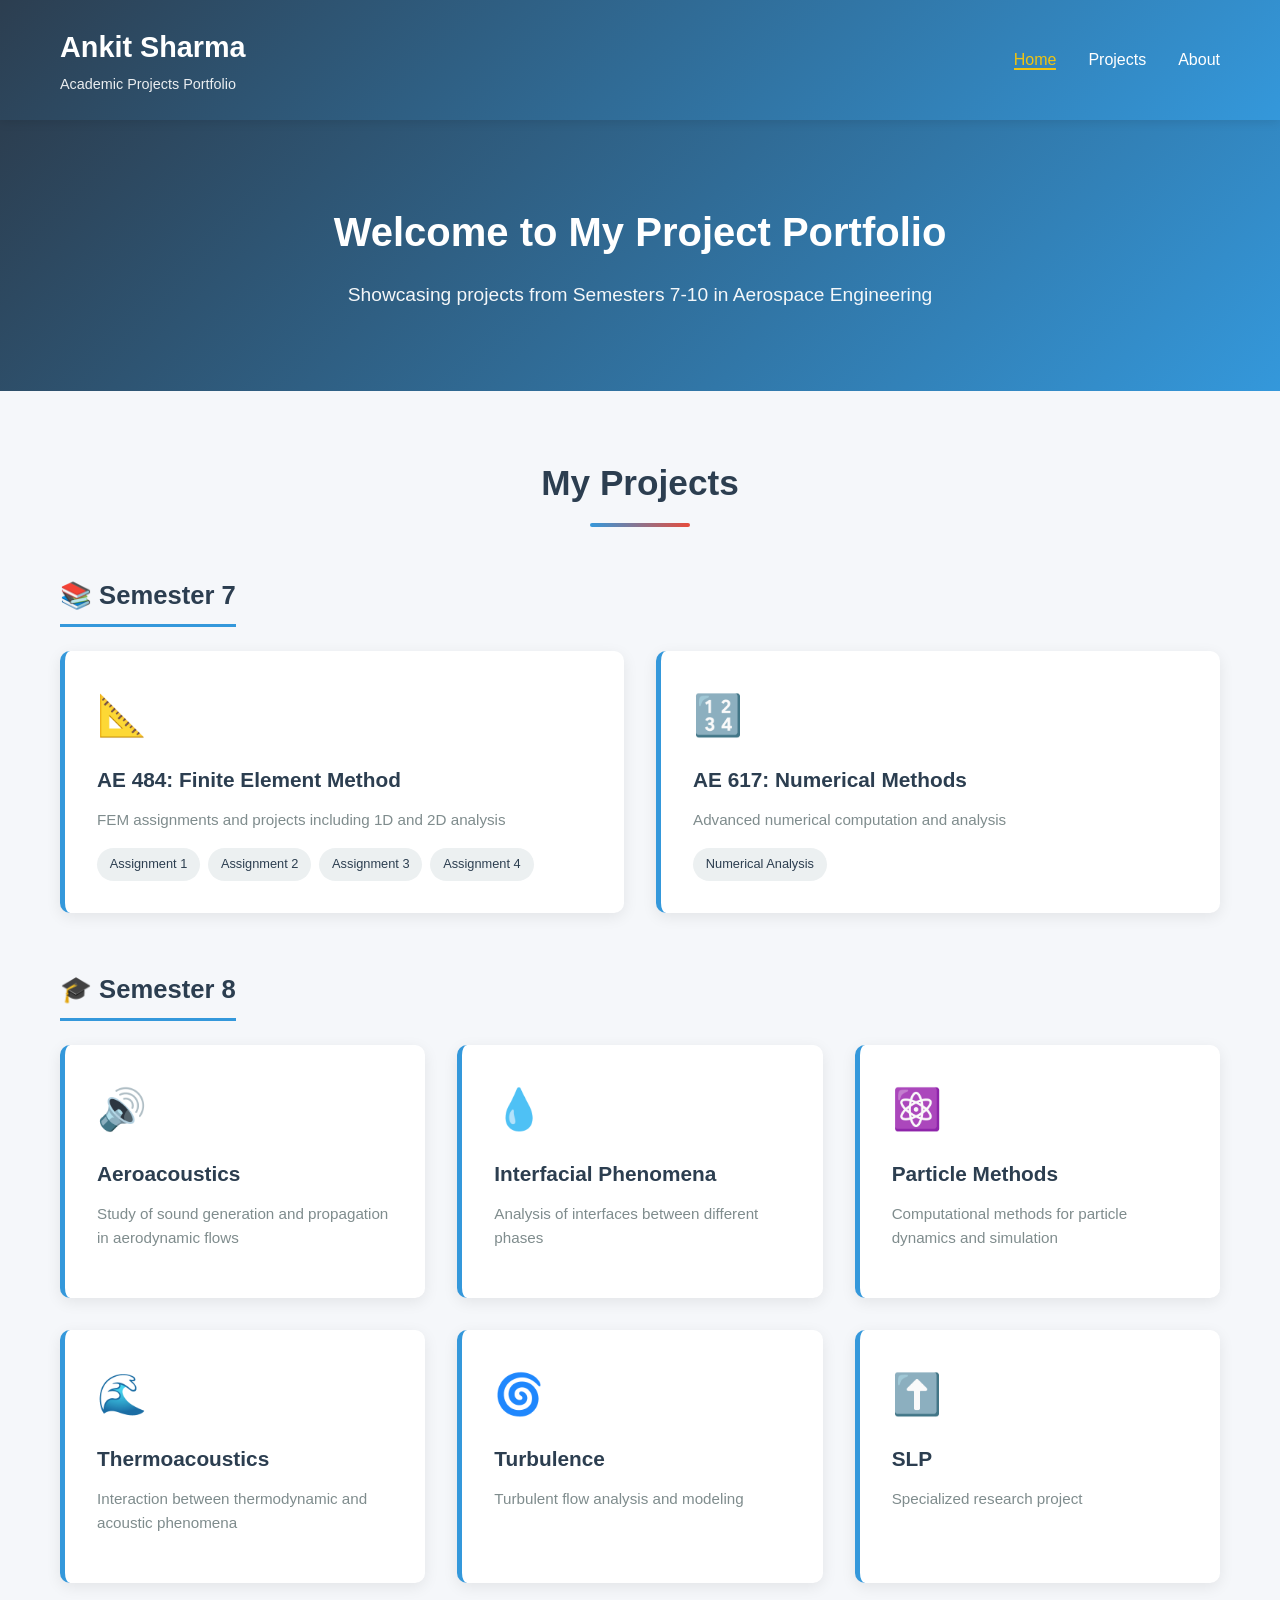
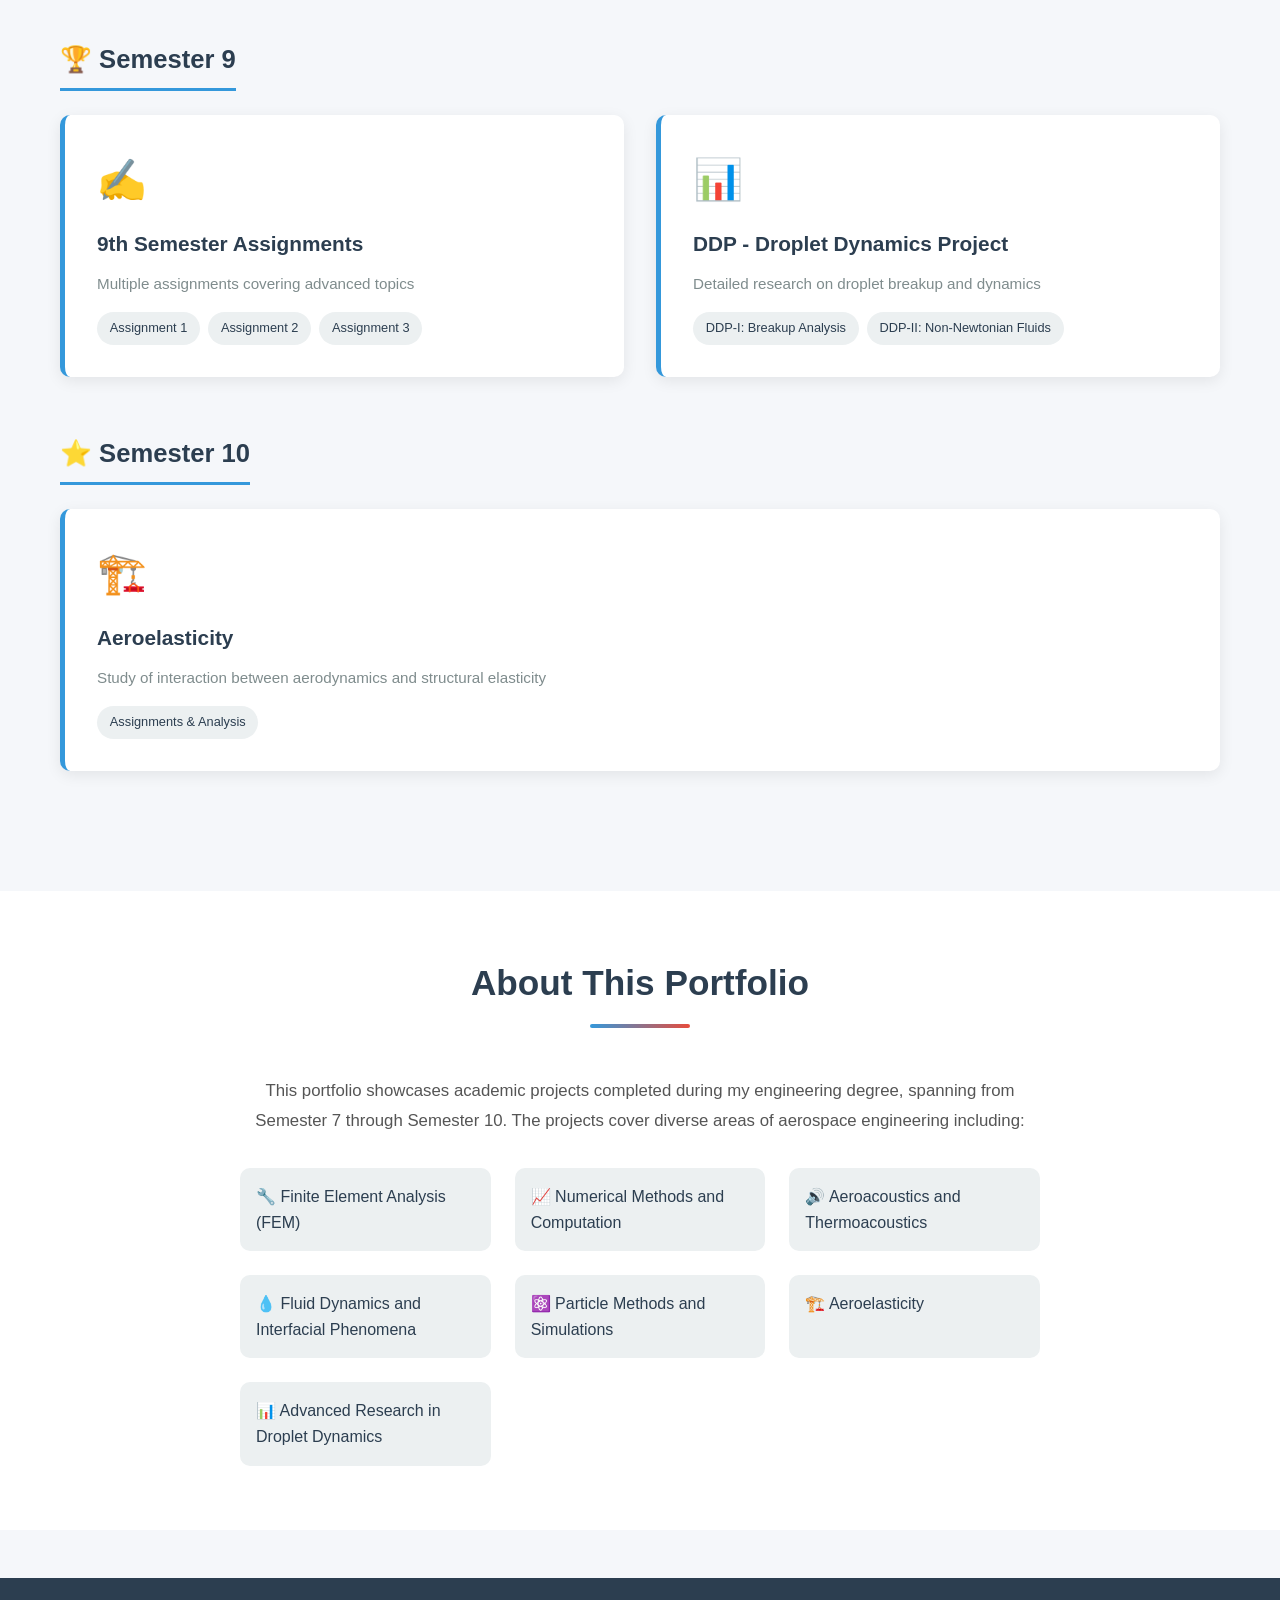
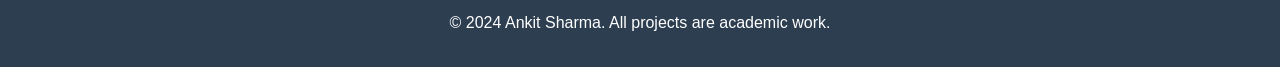
==== index.html @ 72b072f3 "Initial commit" ====
<!DOCTYPE html>
<html lang="en">
<head>
    <meta charset="UTF-8">
    <meta name="viewport" content="width=device-width, initial-scale=1.0">
    <title>Ankit Sharma - Academic Projects Portfolio</title>
    <link rel="stylesheet" href="styles.css">
</head>
<body>
    <!-- Navigation -->
    <nav class="navbar">
        <div class="container">
            <div class="logo">
                <h1>Ankit Sharma</h1>
                <p class="tagline">Academic Projects Portfolio</p>
            </div>
            <ul class="nav-links">
                <li><a href="#home">Home</a></li>
                <li><a href="#projects">Projects</a></li>
                <li><a href="#about">About</a></li>
            </ul>
        </div>
    </nav>

    <!-- Hero Section -->
    <section id="home" class="hero">
        <div class="container">
            <div class="hero-content">
                <h2>Welcome to My Project Portfolio</h2>
                <p>Showcasing projects from Semesters 7-10 in Aerospace Engineering</p>
            </div>
        </div>
    </section>

    <!-- Projects Section -->
    <section id="projects" class="projects">
        <div class="container">
            <h2 class="section-title">My Projects</h2>

            <!-- Semester 7 Projects -->
            <div class="semester-group">
                <h3 class="semester-title">📚 Semester 7</h3>
                <div class="projects-grid">
                    <div class="project-card">
                        <div class="project-icon">📐</div>
                        <h4>AE 484: Finite Element Method</h4>
                        <p class="project-description">FEM assignments and projects including 1D and 2D analysis</p>
                        <div class="project-items">
                            <span class="item">Assignment 1</span>
                            <span class="item">Assignment 2</span>
                            <span class="item">Assignment 3</span>
                            <span class="item">Assignment 4</span>
                        </div>
                    </div>

                    <div class="project-card">
                        <div class="project-icon">🔢</div>
                        <h4>AE 617: Numerical Methods</h4>
                        <p class="project-description">Advanced numerical computation and analysis</p>
                        <div class="project-items">
                            <span class="item">Numerical Analysis</span>
                        </div>
                    </div>
                </div>
            </div>

            <!-- Semester 8 Projects -->
            <div class="semester-group">
                <h3 class="semester-title">🎓 Semester 8</h3>
                <div class="projects-grid">
                    <div class="project-card">
                        <div class="project-icon">🔊</div>
                        <h4>Aeroacoustics</h4>
                        <p class="project-description">Study of sound generation and propagation in aerodynamic flows</p>
                    </div>

                    <div class="project-card">
                        <div class="project-icon">💧</div>
                        <h4>Interfacial Phenomena</h4>
                        <p class="project-description">Analysis of interfaces between different phases</p>
                    </div>

                    <div class="project-card">
                        <div class="project-icon">⚛️</div>
                        <h4>Particle Methods</h4>
                        <p class="project-description">Computational methods for particle dynamics and simulation</p>
                    </div>

                    <div class="project-card">
                        <div class="project-icon">🌊</div>
                        <h4>Thermoacoustics</h4>
                        <p class="project-description">Interaction between thermodynamic and acoustic phenomena</p>
                    </div>

                    <div class="project-card">
                        <div class="project-icon">🌀</div>
                        <h4>Turbulence</h4>
                        <p class="project-description">Turbulent flow analysis and modeling</p>
                    </div>

                    <div class="project-card">
                        <div class="project-icon">⬆️</div>
                        <h4>SLP</h4>
                        <p class="project-description">Specialized research project</p>
                    </div>
                </div>
            </div>

            <!-- Semester 9 Projects -->
            <div class="semester-group">
                <h3 class="semester-title">🏆 Semester 9</h3>
                <div class="projects-grid">
                    <div class="project-card">
                        <div class="project-icon">✍️</div>
                        <h4>9th Semester Assignments</h4>
                        <p class="project-description">Multiple assignments covering advanced topics</p>
                        <div class="project-items">
                            <span class="item">Assignment 1</span>
                            <span class="item">Assignment 2</span>
                            <span class="item">Assignment 3</span>
                        </div>
                    </div>

                    <div class="project-card">
                        <div class="project-icon">📊</div>
                        <h4>DDP - Droplet Dynamics Project</h4>
                        <p class="project-description">Detailed research on droplet breakup and dynamics</p>
                        <div class="project-items">
                            <span class="item">DDP-I: Breakup Analysis</span>
                            <span class="item">DDP-II: Non-Newtonian Fluids</span>
                        </div>
                    </div>
                </div>
            </div>

            <!-- Semester 10 Projects -->
            <div class="semester-group">
                <h3 class="semester-title">⭐ Semester 10</h3>
                <div class="projects-grid">
                    <div class="project-card">
                        <div class="project-icon">🏗️</div>
                        <h4>Aeroelasticity</h4>
                        <p class="project-description">Study of interaction between aerodynamics and structural elasticity</p>
                        <div class="project-items">
                            <span class="item">Assignments & Analysis</span>
                        </div>
                    </div>
                </div>
            </div>

        </div>
    </section>

    <!-- About Section -->
    <section id="about" class="about">
        <div class="container">
            <h2 class="section-title">About This Portfolio</h2>
            <div class="about-content">
                <p>This portfolio showcases academic projects completed during my engineering degree, spanning from Semester 7 through Semester 10. The projects cover diverse areas of aerospace engineering including:</p>
                <ul class="about-list">
                    <li>🔧 Finite Element Analysis (FEM)</li>
                    <li>📈 Numerical Methods and Computation</li>
                    <li>🔊 Aeroacoustics and Thermoacoustics</li>
                    <li>💧 Fluid Dynamics and Interfacial Phenomena</li>
                    <li>⚛️ Particle Methods and Simulations</li>
                    <li>🏗️ Aeroelasticity</li>
                    <li>📊 Advanced Research in Droplet Dynamics</li>
                </ul>
            </div>
        </div>
    </section>

    <!-- Footer -->
    <footer class="footer">
        <div class="container">
            <p>&copy; 2024 Ankit Sharma. All projects are academic work.</p>
        </div>
    </footer>

    <script src="script.js"></script>
</body>
</html>
---- styles.css ----
/* General Styles */
* {
    margin: 0;
    padding: 0;
    box-sizing: border-box;
}

:root {
    --primary-color: #2c3e50;
    --secondary-color: #3498db;
    --accent-color: #e74c3c;
    --light-bg: #ecf0f1;
    --text-color: #2c3e50;
    --card-bg: #ffffff;
    --border-radius: 10px;
    --transition: all 0.3s ease;
}

body {
    font-family: 'Segoe UI', Tahoma, Geneva, Verdana, sans-serif;
    line-height: 1.6;
    color: var(--text-color);
    background-color: #f5f7fa;
}

.container {
    max-width: 1200px;
    margin: 0 auto;
    padding: 0 20px;
}

/* Navigation Bar */
.navbar {
    background: linear-gradient(135deg, var(--primary-color), var(--secondary-color));
    color: white;
    padding: 1.5rem 0;
    box-shadow: 0 2px 10px rgba(0, 0, 0, 0.1);
    position: sticky;
    top: 0;
    z-index: 100;
}

.navbar .container {
    display: flex;
    justify-content: space-between;
    align-items: center;
}

.logo h1 {
    font-size: 1.8rem;
    font-weight: 700;
    margin-bottom: 0.2rem;
}

.tagline {
    font-size: 0.9rem;
    opacity: 0.9;
    font-weight: 300;
}

.nav-links {
    display: flex;
    list-style: none;
    gap: 2rem;
}

.nav-links a {
    color: white;
    text-decoration: none;
    font-weight: 500;
    transition: var(--transition);
}

.nav-links a:hover {
    color: var(--light-bg);
    transform: translateY(-2px);
}

/* Hero Section */
.hero {
    background: linear-gradient(135deg, var(--primary-color), var(--secondary-color));
    color: white;
    padding: 5rem 0;
    text-align: center;
}

.hero-content h2 {
    font-size: 2.5rem;
    margin-bottom: 1rem;
    animation: slideDown 0.6s ease-out;
}

.hero-content p {
    font-size: 1.2rem;
    opacity: 0.95;
    animation: slideUp 0.6s ease-out;
}

@keyframes slideDown {
    from {
        opacity: 0;
        transform: translateY(-30px);
    }
    to {
        opacity: 1;
        transform: translateY(0);
    }
}

@keyframes slideUp {
    from {
        opacity: 0;
        transform: translateY(30px);
    }
    to {
        opacity: 1;
        transform: translateY(0);
    }
}

/* Projects Section */
.projects {
    padding: 4rem 0;
    background-color: #f5f7fa;
}

.section-title {
    text-align: center;
    font-size: 2.2rem;
    margin-bottom: 3rem;
    color: var(--primary-color);
    position: relative;
    padding-bottom: 1rem;
}

.section-title::after {
    content: '';
    position: absolute;
    bottom: 0;
    left: 50%;
    transform: translateX(-50%);
    width: 100px;
    height: 4px;
    background: linear-gradient(90deg, var(--secondary-color), var(--accent-color));
    border-radius: 2px;
}

/* Semester Groups */
.semester-group {
    margin-bottom: 3.5rem;
}

.semester-title {
    font-size: 1.6rem;
    color: var(--primary-color);
    margin-bottom: 1.5rem;
    padding-bottom: 0.5rem;
    border-bottom: 3px solid var(--secondary-color);
    display: inline-block;
}

/* Projects Grid */
.projects-grid {
    display: grid;
    grid-template-columns: repeat(auto-fit, minmax(300px, 1fr));
    gap: 2rem;
    animation: fadeIn 0.8s ease-out;
}

@keyframes fadeIn {
    from {
        opacity: 0;
        transform: translateY(20px);
    }
    to {
        opacity: 1;
        transform: translateY(0);
    }
}

/* Project Cards */
.project-card {
    background: white;
    border-radius: var(--border-radius);
    padding: 2rem;
    box-shadow: 0 4px 15px rgba(0, 0, 0, 0.08);
    transition: var(--transition);
    border-left: 5px solid var(--secondary-color);
}

.project-card:hover {
    transform: translateY(-8px);
    box-shadow: 0 8px 25px rgba(0, 0, 0, 0.15);
    border-left-color: var(--accent-color);
}

.project-icon {
    font-size: 2.5rem;
    margin-bottom: 1rem;
}

.project-card h4 {
    font-size: 1.3rem;
    color: var(--primary-color);
    margin-bottom: 0.7rem;
}

.project-description {
    color: #7f8c8d;
    margin-bottom: 1rem;
    font-size: 0.95rem;
}

.project-items {
    display: flex;
    flex-wrap: wrap;
    gap: 0.5rem;
}

.item {
    display: inline-block;
    background-color: var(--light-bg);
    color: var(--primary-color);
    padding: 0.4rem 0.8rem;
    border-radius: 20px;
    font-size: 0.8rem;
    font-weight: 500;
}

/* About Section */
.about {
    background: white;
    padding: 4rem 0;
}

.about-content {
    text-align: center;
    max-width: 800px;
    margin: 0 auto;
}

.about-content p {
    font-size: 1.05rem;
    color: #555;
    margin-bottom: 2rem;
    line-height: 1.8;
}

.about-list {
    display: grid;
    grid-template-columns: repeat(auto-fit, minmax(250px, 1fr));
    gap: 1.5rem;
    text-align: left;
    list-style: none;
    margin-top: 2rem;
}

.about-list li {
    background: var(--light-bg);
    padding: 1rem;
    border-radius: var(--border-radius);
    font-size: 1rem;
    color: var(--primary-color);
    font-weight: 500;
}

/* Footer */
.footer {
    background: var(--primary-color);
    color: white;
    text-align: center;
    padding: 2rem 0;
    margin-top: 3rem;
}

/* Responsive Design */
@media (max-width: 768px) {
    .navbar .container {
        flex-direction: column;
        gap: 1rem;
    }

    .nav-links {
        flex-direction: column;
        gap: 0.5rem;
        text-align: center;
    }

    .hero-content h2 {
        font-size: 1.8rem;
    }

    .hero-content p {
        font-size: 1rem;
    }

    .section-title {
        font-size: 1.8rem;
    }

    .projects-grid {
        grid-template-columns: 1fr;
    }

    .about-list {
        grid-template-columns: 1fr;
    }
}

@media (max-width: 480px) {
    .logo h1 {
        font-size: 1.3rem;
    }

    .tagline {
        font-size: 0.8rem;
    }

    .hero-content h2 {
        font-size: 1.4rem;
    }

    .hero-content p {
        font-size: 0.9rem;
    }

    .project-card {
        padding: 1.5rem;
    }

    .project-icon {
        font-size: 2rem;
    }
}

/* Scrollbar Styling */
::-webkit-scrollbar {
    width: 10px;
}

::-webkit-scrollbar-track {
    background: var(--light-bg);
}

::-webkit-scrollbar-thumb {
    background: var(--secondary-color);
    border-radius: 5px;
}

::-webkit-scrollbar-thumb:hover {
    background: var(--accent-color);
}
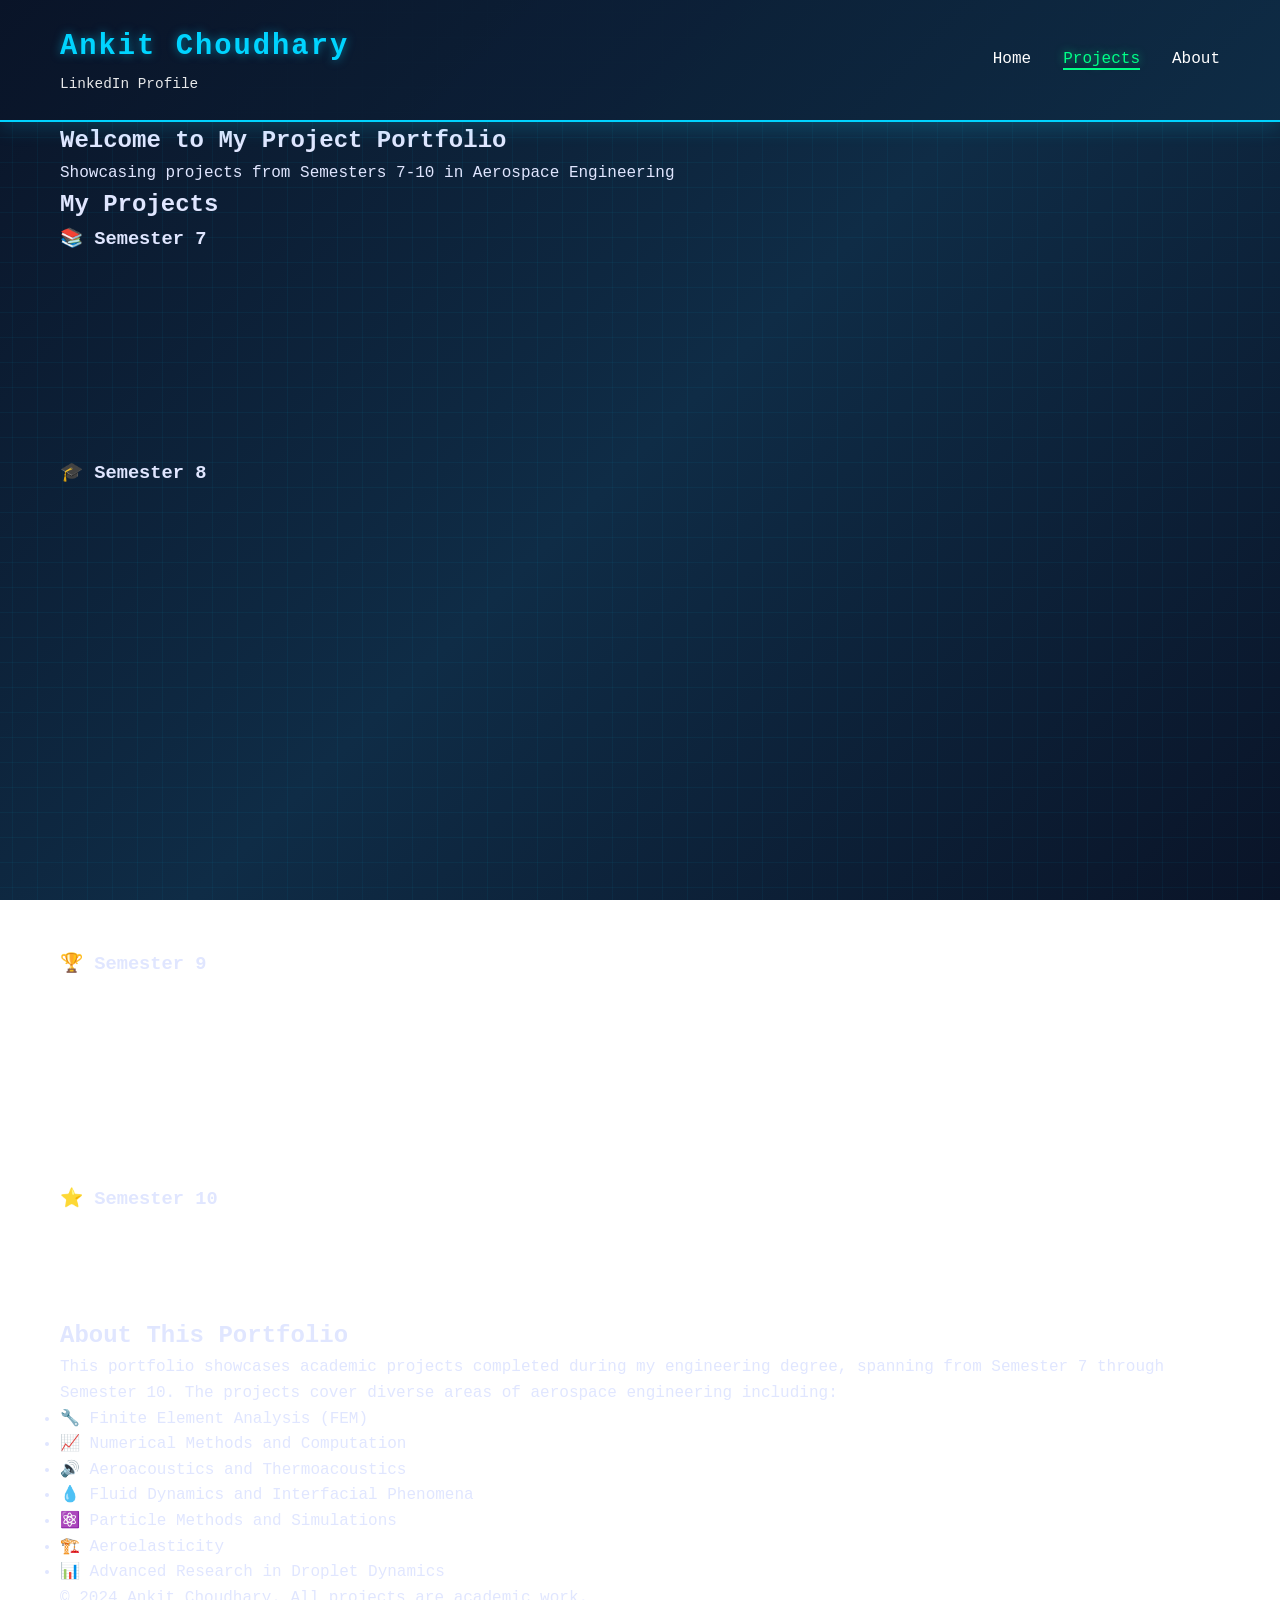
==== commit eb6d912a: "Add files via upload" ====
--- a/index.html
+++ b/index.html
@@ -3,7 +3,7 @@
 <head>
     <meta charset="UTF-8">
     <meta name="viewport" content="width=device-width, initial-scale=1.0">
-    <title>Ankit Sharma - Academic Projects Portfolio</title>
+    <title>Ankit Choudhary - Academic Projects Portfolio</title>
     <link rel="stylesheet" href="styles.css">
 </head>
 <body>
@@ -11,8 +11,8 @@
     <nav class="navbar">
         <div class="container">
             <div class="logo">
-                <h1>Ankit Sharma</h1>
-                <p class="tagline">Academic Projects Portfolio</p>
+                <h1>Ankit Choudhary</h1>
+                <p class="tagline"><a href="https://www.linkedin.com/in/ankit-choudhary-098094216/" target="_blank" class="linkedin-link">LinkedIn Profile</a></p>
             </div>
             <ul class="nav-links">
                 <li><a href="#home">Home</a></li>
@@ -173,7 +173,7 @@
     <!-- Footer -->
     <footer class="footer">
         <div class="container">
-            <p>&copy; 2024 Ankit Sharma. All projects are academic work.</p>
+            <p>&copy; 2024 Ankit Choudhary. All projects are academic work.</p>
         </div>
     </footer>
 
--- a/styles.css
+++ b/styles.css
@@ -6,35 +6,56 @@
 }
 
 :root {
-    --primary-color: #2c3e50;
-    --secondary-color: #3498db;
-    --accent-color: #e74c3c;
-    --light-bg: #ecf0f1;
-    --text-color: #2c3e50;
-    --card-bg: #ffffff;
-    --border-radius: 10px;
-    --transition: all 0.3s ease;
+    --primary-color: #0a1428;
+    --secondary-color: #00d4ff;
+    --accent-color: #00ff88;
+    --light-bg: #1a2332;
+    --text-color: #e0e6ff;
+    --card-bg: #0f1f33;
+    --border-radius: 8px;
+    --transition: all 0.3s cubic-bezier(0.4, 0, 0.2, 1);
+    --neon-glow: 0 0 15px rgba(0, 212, 255, 0.3);
 }
 
 body {
-    font-family: 'Segoe UI', Tahoma, Geneva, Verdana, sans-serif;
+    font-family: 'Courier New', 'Space Mono', monospace;
     line-height: 1.6;
     color: var(--text-color);
-    background-color: #f5f7fa;
+    background: linear-gradient(135deg, #0a1428 0%, #0f2c46 50%, #0a1428 100%);
+    background-attachment: fixed;
+    position: relative;
+}
+
+body::before {
+    content: '';
+    position: fixed;
+    top: 0;
+    left: 0;
+    width: 100%;
+    height: 100%;
+    background-image: 
+        linear-gradient(0deg, transparent 24%, rgba(0, 212, 255, 0.05) 25%, rgba(0, 212, 255, 0.05) 26%, transparent 27%, transparent 74%, rgba(0, 212, 255, 0.05) 75%, rgba(0, 212, 255, 0.05) 76%, transparent 77%, transparent),
+        linear-gradient(90deg, transparent 24%, rgba(0, 212, 255, 0.05) 25%, rgba(0, 212, 255, 0.05) 26%, transparent 27%, transparent 74%, rgba(0, 212, 255, 0.05) 75%, rgba(0, 212, 255, 0.05) 76%, transparent 77%, transparent);
+    background-size: 50px 50px;
+    pointer-events: none;
+    z-index: 1;
 }
 
 .container {
     max-width: 1200px;
     margin: 0 auto;
     padding: 0 20px;
+    position: relative;
+    z-index: 2;
 }
 
 /* Navigation Bar */
 .navbar {
-    background: linear-gradient(135deg, var(--primary-color), var(--secondary-color));
+    background: linear-gradient(135deg, rgba(10, 20, 40, 0.95), rgba(15, 44, 70, 0.95));
     color: white;
     padding: 1.5rem 0;
-    box-shadow: 0 2px 10px rgba(0, 0, 0, 0.1);
+    box-shadow: 0 4px 20px rgba(0, 212, 255, 0.2);
+    border-bottom: 2px solid var(--secondary-color);
     position: sticky;
     top: 0;
     z-index: 100;
@@ -50,12 +71,30 @@
     font-size: 1.8rem;
     font-weight: 700;
     margin-bottom: 0.2rem;
+    color: var(--secondary-color);
+    text-shadow: 0 0 10px rgba(0, 212, 255, 0.5);
+    letter-spacing: 2px;
 }
 
 .tagline {
     font-size: 0.9rem;
     opacity: 0.9;
     font-weight: 300;
+}
+
+.linkedin-link {
+    color: white;
+    text-decoration: none;
+    font-weight: 500;
+    transition: var(--transition);
+    border-bottom: 2px solid transparent;
+    cursor: pointer;
+}
+
+.linkedin-link:hover {
+    border-bottom-color: var(--secondary-color);
+    color: var(--secondary-color);
+    text-shadow: 0 0 10px rgba(0, 212, 255, 0.5);
 }
 
 .nav-links {
@@ -69,8 +108,9 @@
     text-decoration: none;
     font-weight: 500;
     transition: var(--transition);
-}
-
+}accent-color);
+    transform: translateY(-2px);
+    text-shadow: 0 0 8px rgba(0, 255, 136, 0.6
 .nav-links a:hover {
     color: var(--light-bg);
     transform: translateY(-2px);
@@ -78,16 +118,22 @@
 
 /* Hero Section */
 .hero {
-    background: linear-gradient(135deg, var(--primary-color), var(--secondary-color));
+    background: linear-gradient(135deg, rgba(10, 20, 40, 0.9), rgba(15, 44, 70, 0.9)), 
+                url('data:image/svg+xml,<svg xmlns="http://www.w3.org/2000/svg" viewBox="0 0 1200 600"><defs><style>.circuit{stroke:rgba(0,212,255,0.1);stroke-width:1;fill:none;}</style></defs><path class="circuit" d="M100,100 L200,100 L200,200 M500,50 L500,150 L600,150 M900,100 L1000,100 L1000,300"/><circle cx="200" cy="200" r="5" fill="rgba(0,255,136,0.3)"/><circle cx="500" cy="150" r="5" fill="rgba(0,212,255,0.3)"/></svg>');
     color: white;
     padding: 5rem 0;
     text-align: center;
+    border-bottom: 3px solid var(--secondary-color);
+    box-shadow: inset 0 0 30px rgba(0, 212, 255, 0.1);
 }
 
 .hero-content h2 {
     font-size: 2.5rem;
     margin-bottom: 1rem;
     animation: slideDown 0.6s ease-out;
+    color: var(--secondary-color);
+    text-shadow: 0 0 20px rgba(0, 212, 255, 0.5);
+    letter-spacing: 1px;
 }
 
 .hero-content p {
@@ -121,16 +167,18 @@
 /* Projects Section */
 .projects {
     padding: 4rem 0;
-    background-color: #f5f7fa;
+    background: transparent;
 }
 
 .section-title {
     text-align: center;
     font-size: 2.2rem;
     margin-bottom: 3rem;
-    color: var(--primary-color);
+    color: var(--secondary-color);
     position: relative;
     padding-bottom: 1rem;
+    text-shadow: 0 0 15px rgba(0, 212, 255, 0.4);
+    letter-spacing: 1px;
 }
 
 .section-title::after {
@@ -140,9 +188,10 @@
     left: 50%;
     transform: translateX(-50%);
     width: 100px;
-    height: 4px;
+    height: 3px;
     background: linear-gradient(90deg, var(--secondary-color), var(--accent-color));
     border-radius: 2px;
+    box-shadow: 0 0 15px rgba(0, 212, 255, 0.5);
 }
 
 /* Semester Groups */
@@ -152,11 +201,13 @@
 
 .semester-title {
     font-size: 1.6rem;
-    color: var(--primary-color);
+    color: var(--secondary-color);
     margin-bottom: 1.5rem;
     padding-bottom: 0.5rem;
-    border-bottom: 3px solid var(--secondary-color);
+    border-bottom: 2px solid var(--secondary-color);
     display: inline-block;
+    text-shadow: 0 0 10px rgba(0, 212, 255, 0.3);
+    letter-spacing: 1px;
 }
 
 /* Projects Grid */
@@ -180,18 +231,38 @@
 
 /* Project Cards */
 .project-card {
-    background: white;
+    background: linear-gradient(135deg, rgba(15, 31, 51, 0.8), rgba(10, 20, 40, 0.9));
     border-radius: var(--border-radius);
     padding: 2rem;
-    box-shadow: 0 4px 15px rgba(0, 0, 0, 0.08);
+    box-shadow: 0 8px 32px rgba(0, 212, 255, 0.15), inset 0 0 20px rgba(0, 212, 255, 0.05);
     transition: var(--transition);
+    border: 2px solid rgba(0, 212, 255, 0.2);
     border-left: 5px solid var(--secondary-color);
+    position: relative;
+    overflow: hidden;
+}
+
+.project-card::before {
+    content: '';
+    position: absolute;
+    top: 0;
+    left: 0;
+    right: 0;
+    bottom: 0;
+    background: linear-gradient(135deg, transparent, rgba(0, 255, 136, 0.1));
+    opacity: 0;
+    transition: opacity 0.3s ease;
 }
 
 .project-card:hover {
-    transform: translateY(-8px);
-    box-shadow: 0 8px 25px rgba(0, 0, 0, 0.15);
+    transform: translateY(-8px) translateX(-2px);
+    box-shadow: 0 12px 40px rgba(0, 212, 255, 0.3), inset 0 0 20px rgba(0, 255, 136, 0.1);
     border-left-color: var(--accent-color);
+    border-color: rgba(0, 212, 255, 0.4);
+}
+
+.project-card:hover::before {
+    opacity: 1;
 }
 
 .project-icon {
@@ -201,12 +272,13 @@
 
 .project-card h4 {
     font-size: 1.3rem;
-    color: var(--primary-color);
+    color: var(--secondary-color);
     margin-bottom: 0.7rem;
+    text-shadow: 0 0 10px rgba(0, 212, 255, 0.3);
 }
 
 .project-description {
-    color: #7f8c8d;
+    color: rgba(224, 230, 255, 0.8);
     margin-bottom: 1rem;
     font-size: 0.95rem;
 }
@@ -219,18 +291,20 @@
 
 .item {
     display: inline-block;
-    background-color: var(--light-bg);
-    color: var(--primary-color);
+    background: linear-gradient(135deg, rgba(0, 212, 255, 0.15), rgba(0, 255, 136, 0.1));
+    color: var(--secondary-color);
     padding: 0.4rem 0.8rem;
     border-radius: 20px;
     font-size: 0.8rem;
     font-weight: 500;
+    border: 1px solid rgba(0, 212, 255, 0.3);
 }
 
 /* About Section */
 .about {
-    background: white;
+    background: linear-gradient(135deg, rgba(15, 31, 51, 0.5), rgba(10, 20, 40, 0.7));
     padding: 4rem 0;
+    border-top: 2px solid var(--secondary-color);
 }
 
 .about-content {
@@ -241,7 +315,7 @@
 
 .about-content p {
     font-size: 1.05rem;
-    color: #555;
+    color: rgba(224, 230, 255, 0.9);
     margin-bottom: 2rem;
     line-height: 1.8;
 }
@@ -256,21 +330,32 @@
 }
 
 .about-list li {
-    background: var(--light-bg);
+    background: linear-gradient(135deg, rgba(0, 212, 255, 0.1), rgba(0, 255, 136, 0.05));
     padding: 1rem;
     border-radius: var(--border-radius);
     font-size: 1rem;
-    color: var(--primary-color);
+    color: var(--secondary-color);
     font-weight: 500;
+    border: 1px solid rgba(0, 212, 255, 0.2);
+    border-left: 4px solid var(--accent-color);
+    transition: var(--transition);
+}
+
+.about-list li:hover {
+    transform: translateX(5px);
+    box-shadow: inset 0 0 15px rgba(0, 212, 255, 0.1);
+    border-color: rgba(0, 255, 136, 0.3);
 }
 
 /* Footer */
 .footer {
-    background: var(--primary-color);
-    color: white;
+    background: linear-gradient(135deg, rgba(10, 20, 40, 0.95), rgba(15, 44, 70, 0.95));
+    color: var(--secondary-color);
     text-align: center;
     padding: 2rem 0;
     margin-top: 3rem;
+    border-top: 2px solid var(--secondary-color);
+    box-shadow: 0 -4px 20px rgba(0, 212, 255, 0.1);
 }
 
 /* Responsive Design */
@@ -339,14 +424,16 @@
 }
 
 ::-webkit-scrollbar-track {
-    background: var(--light-bg);
+    background: rgba(0, 212, 255, 0.05);
 }
 
 ::-webkit-scrollbar-thumb {
-    background: var(--secondary-color);
+    background: linear-gradient(180deg, var(--secondary-color), var(--accent-color));
     border-radius: 5px;
+    box-shadow: 0 0 10px rgba(0, 212, 255, 0.3);
 }
 
 ::-webkit-scrollbar-thumb:hover {
-    background: var(--accent-color);
-}
+    background: linear-gradient(180deg, var(--accent-color), var(--secondary-color));
+    box-shadow: 0 0 15px rgba(0, 255, 136, 0.5);
+}
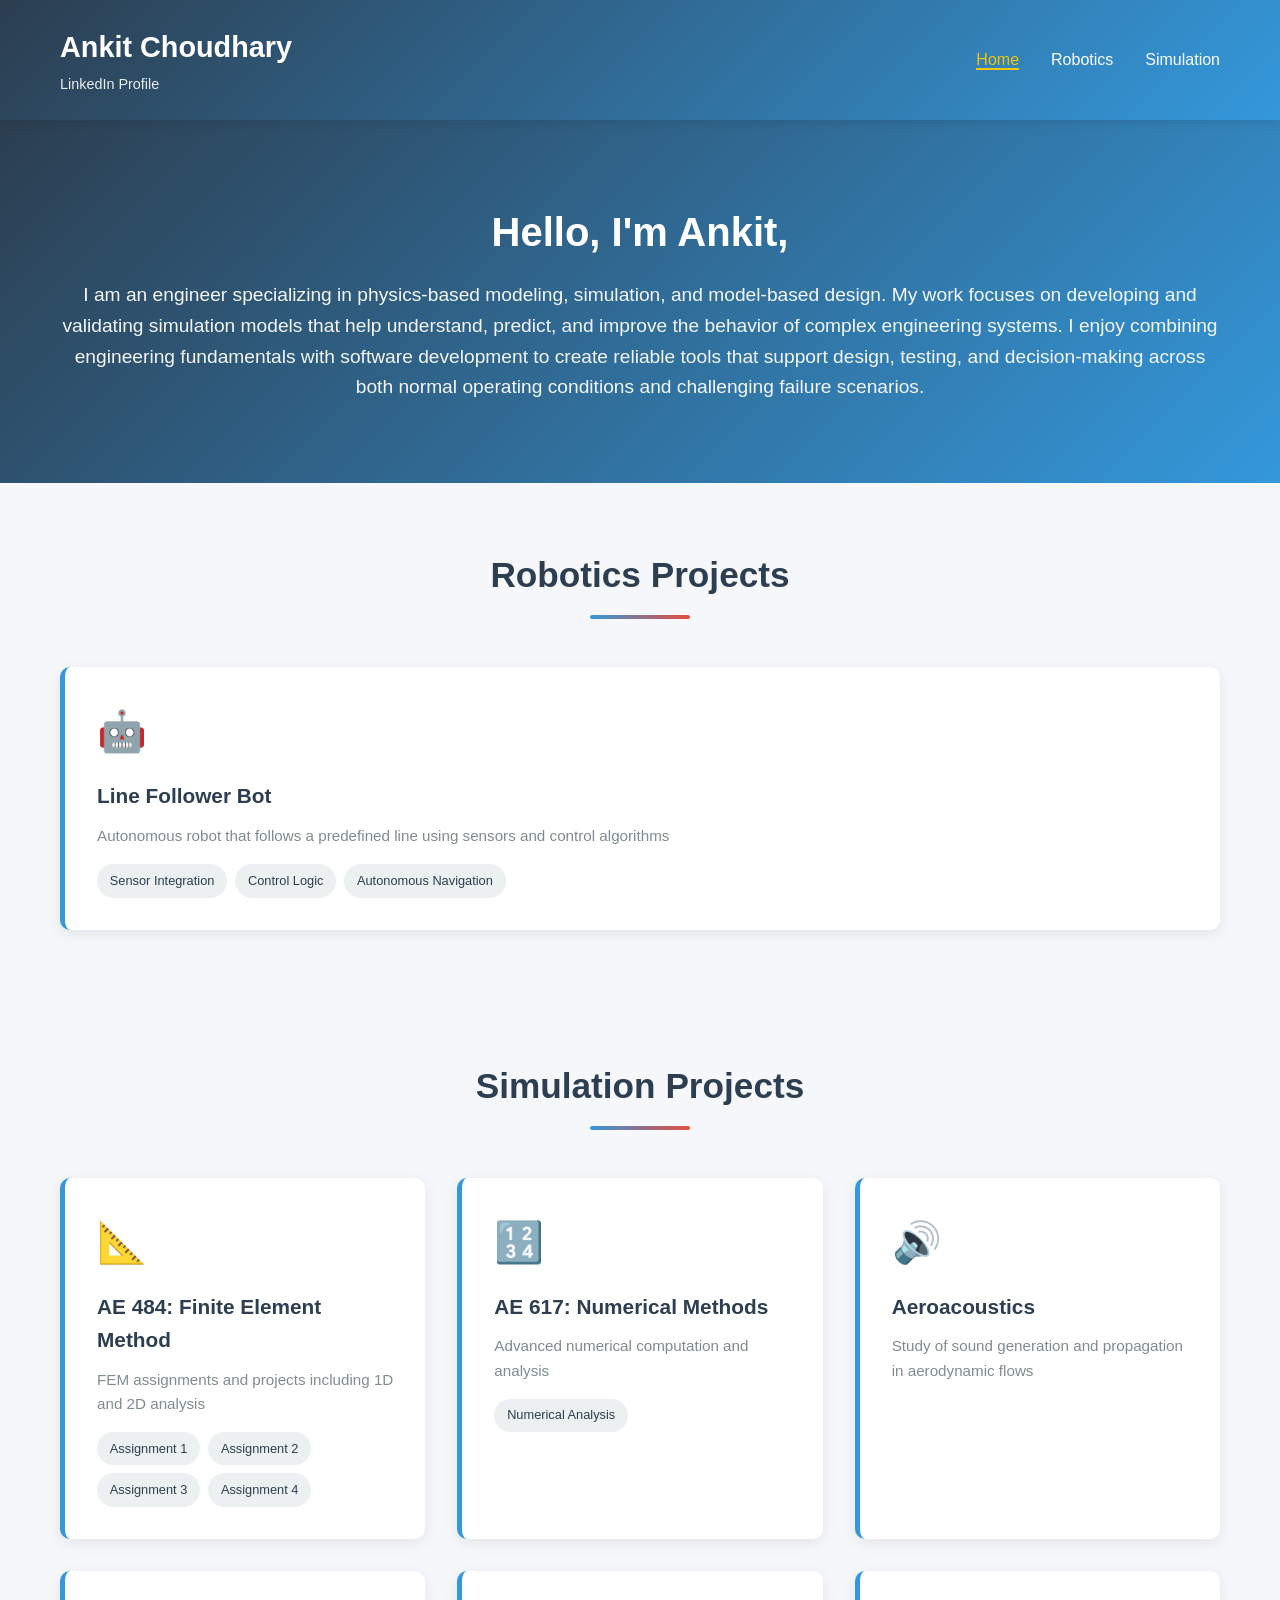
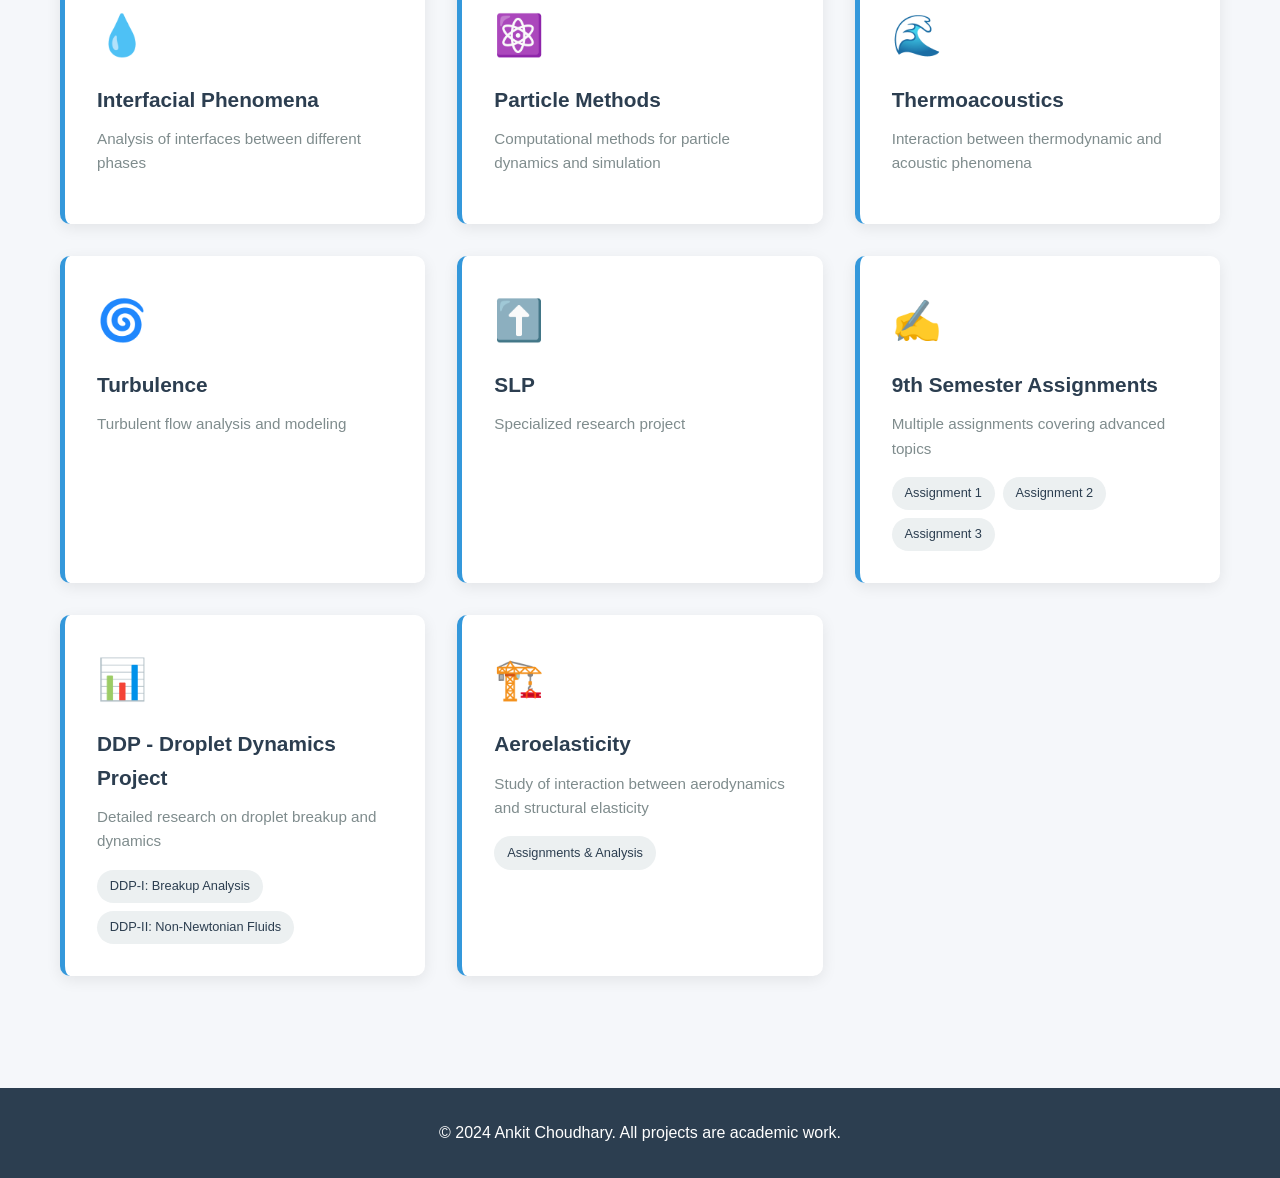
==== commit 482f7495: "Add files via upload" ====
--- a/index.html
+++ b/index.html
@@ -12,12 +12,12 @@
         <div class="container">
             <div class="logo">
                 <h1>Ankit Choudhary</h1>
-                <p class="tagline"><a href="https://www.linkedin.com/in/ankit-choudhary-098094216/" target="_blank" class="linkedin-link">LinkedIn Profile</a></p>
+                <p class="tagline"><a href="https://www.linkedin.com/in/ankit-choudhary-098094216/" target="_blank" rel="noopener noreferrer" class="linkedin-link">LinkedIn Profile</a></p>
             </div>
             <ul class="nav-links">
                 <li><a href="#home">Home</a></li>
-                <li><a href="#projects">Projects</a></li>
-                <li><a href="#about">About</a></li>
+                <li><a href="#robotics">Robotics</a></li>
+                <li><a href="#simulation">Simulation</a></li>
             </ul>
         </div>
     </nav>
@@ -26,146 +26,122 @@
     <section id="home" class="hero">
         <div class="container">
             <div class="hero-content">
-                <h2>Welcome to My Project Portfolio</h2>
-                <p>Showcasing projects from Semesters 7-10 in Aerospace Engineering</p>
+                <h2>Hello, I'm Ankit,</h2>
+                <p>I am an engineer specializing in physics-based modeling, simulation, and model-based design. My work focuses on developing and validating simulation models that help understand, predict, and improve the behavior of complex engineering systems. I enjoy combining engineering fundamentals with software development to create reliable tools that support design, testing, and decision-making across both normal operating conditions and challenging failure scenarios.</p>
             </div>
         </div>
     </section>
 
-    <!-- Projects Section -->
-    <section id="projects" class="projects">
+    <!-- Robotics Section -->
+    <section id="robotics" class="projects">
         <div class="container">
-            <h2 class="section-title">My Projects</h2>
-
-            <!-- Semester 7 Projects -->
-            <div class="semester-group">
-                <h3 class="semester-title">📚 Semester 7</h3>
-                <div class="projects-grid">
-                    <div class="project-card">
-                        <div class="project-icon">📐</div>
-                        <h4>AE 484: Finite Element Method</h4>
-                        <p class="project-description">FEM assignments and projects including 1D and 2D analysis</p>
-                        <div class="project-items">
-                            <span class="item">Assignment 1</span>
-                            <span class="item">Assignment 2</span>
-                            <span class="item">Assignment 3</span>
-                            <span class="item">Assignment 4</span>
-                        </div>
-                    </div>
-
-                    <div class="project-card">
-                        <div class="project-icon">🔢</div>
-                        <h4>AE 617: Numerical Methods</h4>
-                        <p class="project-description">Advanced numerical computation and analysis</p>
-                        <div class="project-items">
-                            <span class="item">Numerical Analysis</span>
-                        </div>
+            <h2 class="section-title">Robotics Projects</h2>
+            <div class="projects-grid">
+                <div class="project-card">
+                    <div class="project-icon">🤖</div>
+                    <h4>Line Follower Bot</h4>
+                    <p class="project-description">Autonomous robot that follows a predefined line using sensors and control algorithms</p>
+                    <div class="project-items">
+                        <span class="item">Sensor Integration</span>
+                        <span class="item">Control Logic</span>
+                        <span class="item">Autonomous Navigation</span>
                     </div>
                 </div>
             </div>
-
-            <!-- Semester 8 Projects -->
-            <div class="semester-group">
-                <h3 class="semester-title">🎓 Semester 8</h3>
-                <div class="projects-grid">
-                    <div class="project-card">
-                        <div class="project-icon">🔊</div>
-                        <h4>Aeroacoustics</h4>
-                        <p class="project-description">Study of sound generation and propagation in aerodynamic flows</p>
-                    </div>
-
-                    <div class="project-card">
-                        <div class="project-icon">💧</div>
-                        <h4>Interfacial Phenomena</h4>
-                        <p class="project-description">Analysis of interfaces between different phases</p>
-                    </div>
-
-                    <div class="project-card">
-                        <div class="project-icon">⚛️</div>
-                        <h4>Particle Methods</h4>
-                        <p class="project-description">Computational methods for particle dynamics and simulation</p>
-                    </div>
-
-                    <div class="project-card">
-                        <div class="project-icon">🌊</div>
-                        <h4>Thermoacoustics</h4>
-                        <p class="project-description">Interaction between thermodynamic and acoustic phenomena</p>
-                    </div>
-
-                    <div class="project-card">
-                        <div class="project-icon">🌀</div>
-                        <h4>Turbulence</h4>
-                        <p class="project-description">Turbulent flow analysis and modeling</p>
-                    </div>
-
-                    <div class="project-card">
-                        <div class="project-icon">⬆️</div>
-                        <h4>SLP</h4>
-                        <p class="project-description">Specialized research project</p>
-                    </div>
-                </div>
-            </div>
-
-            <!-- Semester 9 Projects -->
-            <div class="semester-group">
-                <h3 class="semester-title">🏆 Semester 9</h3>
-                <div class="projects-grid">
-                    <div class="project-card">
-                        <div class="project-icon">✍️</div>
-                        <h4>9th Semester Assignments</h4>
-                        <p class="project-description">Multiple assignments covering advanced topics</p>
-                        <div class="project-items">
-                            <span class="item">Assignment 1</span>
-                            <span class="item">Assignment 2</span>
-                            <span class="item">Assignment 3</span>
-                        </div>
-                    </div>
-
-                    <div class="project-card">
-                        <div class="project-icon">📊</div>
-                        <h4>DDP - Droplet Dynamics Project</h4>
-                        <p class="project-description">Detailed research on droplet breakup and dynamics</p>
-                        <div class="project-items">
-                            <span class="item">DDP-I: Breakup Analysis</span>
-                            <span class="item">DDP-II: Non-Newtonian Fluids</span>
-                        </div>
-                    </div>
-                </div>
-            </div>
-
-            <!-- Semester 10 Projects -->
-            <div class="semester-group">
-                <h3 class="semester-title">⭐ Semester 10</h3>
-                <div class="projects-grid">
-                    <div class="project-card">
-                        <div class="project-icon">🏗️</div>
-                        <h4>Aeroelasticity</h4>
-                        <p class="project-description">Study of interaction between aerodynamics and structural elasticity</p>
-                        <div class="project-items">
-                            <span class="item">Assignments & Analysis</span>
-                        </div>
-                    </div>
-                </div>
-            </div>
-
         </div>
     </section>
 
-    <!-- About Section -->
-    <section id="about" class="about">
+    <!-- Simulation Section -->
+    <section id="simulation" class="projects">
         <div class="container">
-            <h2 class="section-title">About This Portfolio</h2>
-            <div class="about-content">
-                <p>This portfolio showcases academic projects completed during my engineering degree, spanning from Semester 7 through Semester 10. The projects cover diverse areas of aerospace engineering including:</p>
-                <ul class="about-list">
-                    <li>🔧 Finite Element Analysis (FEM)</li>
-                    <li>📈 Numerical Methods and Computation</li>
-                    <li>🔊 Aeroacoustics and Thermoacoustics</li>
-                    <li>💧 Fluid Dynamics and Interfacial Phenomena</li>
-                    <li>⚛️ Particle Methods and Simulations</li>
-                    <li>🏗️ Aeroelasticity</li>
-                    <li>📊 Advanced Research in Droplet Dynamics</li>
-                </ul>
+            <h2 class="section-title">Simulation Projects</h2>
+            <div class="projects-grid">
+                <div class="project-card">
+                    <div class="project-icon">📐</div>
+                    <h4>AE 484: Finite Element Method</h4>
+                    <p class="project-description">FEM assignments and projects including 1D and 2D analysis</p>
+                    <div class="project-items">
+                        <span class="item">Assignment 1</span>
+                        <span class="item">Assignment 2</span>
+                        <span class="item">Assignment 3</span>
+                        <span class="item">Assignment 4</span>
+                    </div>
+                </div>
+
+                <div class="project-card">
+                    <div class="project-icon">🔢</div>
+                    <h4>AE 617: Numerical Methods</h4>
+                    <p class="project-description">Advanced numerical computation and analysis</p>
+                    <div class="project-items">
+                        <span class="item">Numerical Analysis</span>
+                    </div>
+                </div>
+
+                <div class="project-card">
+                    <div class="project-icon">🔊</div>
+                    <h4>Aeroacoustics</h4>
+                    <p class="project-description">Study of sound generation and propagation in aerodynamic flows</p>
+                </div>
+
+                <div class="project-card">
+                    <div class="project-icon">💧</div>
+                    <h4>Interfacial Phenomena</h4>
+                    <p class="project-description">Analysis of interfaces between different phases</p>
+                </div>
+
+                <div class="project-card">
+                    <div class="project-icon">⚛️</div>
+                    <h4>Particle Methods</h4>
+                    <p class="project-description">Computational methods for particle dynamics and simulation</p>
+                </div>
+
+                <div class="project-card">
+                    <div class="project-icon">🌊</div>
+                    <h4>Thermoacoustics</h4>
+                    <p class="project-description">Interaction between thermodynamic and acoustic phenomena</p>
+                </div>
+
+                <div class="project-card">
+                    <div class="project-icon">🌀</div>
+                    <h4>Turbulence</h4>
+                    <p class="project-description">Turbulent flow analysis and modeling</p>
+                </div>
+
+                <div class="project-card">
+                    <div class="project-icon">⬆️</div>
+                    <h4>SLP</h4>
+                    <p class="project-description">Specialized research project</p>
+                </div>
+
+                <div class="project-card">
+                    <div class="project-icon">✍️</div>
+                    <h4>9th Semester Assignments</h4>
+                    <p class="project-description">Multiple assignments covering advanced topics</p>
+                    <div class="project-items">
+                        <span class="item">Assignment 1</span>
+                        <span class="item">Assignment 2</span>
+                        <span class="item">Assignment 3</span>
+                    </div>
+                </div>
+
+                <div class="project-card">
+                    <div class="project-icon">📊</div>
+                    <h4>DDP - Droplet Dynamics Project</h4>
+                    <p class="project-description">Detailed research on droplet breakup and dynamics</p>
+                    <div class="project-items">
+                        <span class="item">DDP-I: Breakup Analysis</span>
+                        <span class="item">DDP-II: Non-Newtonian Fluids</span>
+                    </div>
+                </div>
+
+                <div class="project-card">
+                    <div class="project-icon">🏗️</div>
+                    <h4>Aeroelasticity</h4>
+                    <p class="project-description">Study of interaction between aerodynamics and structural elasticity</p>
+                    <div class="project-items">
+                        <span class="item">Assignments & Analysis</span>
+                    </div>
+                </div>
             </div>
         </div>
     </section>
--- a/styles.css
+++ b/styles.css
@@ -6,56 +6,53 @@
 }
 
 :root {
-    --primary-color: #0a1428;
-    --secondary-color: #00d4ff;
-    --accent-color: #00ff88;
-    --light-bg: #1a2332;
-    --text-color: #e0e6ff;
-    --card-bg: #0f1f33;
-    --border-radius: 8px;
-    --transition: all 0.3s cubic-bezier(0.4, 0, 0.2, 1);
-    --neon-glow: 0 0 15px rgba(0, 212, 255, 0.3);
+    --primary-color: #2c3e50;
+    --secondary-color: #3498db;
+    --accent-color: #e74c3c;
+    --light-bg: #ecf0f1;
+    --text-color: #2c3e50;
+    --card-bg: #ffffff;
+    --border-radius: 10px;
+    --transition: all 0.3s ease;
 }
 
 body {
-    font-family: 'Courier New', 'Space Mono', monospace;
+    font-family: 'Segoe UI', Tahoma, Geneva, Verdana, sans-serif;
     line-height: 1.6;
     color: var(--text-color);
-    background: linear-gradient(135deg, #0a1428 0%, #0f2c46 50%, #0a1428 100%);
-    background-attachment: fixed;
-    position: relative;
-}
-
-body::before {
-    content: '';
-    position: fixed;
-    top: 0;
-    left: 0;
-    width: 100%;
-    height: 100%;
-    background-image: 
-        linear-gradient(0deg, transparent 24%, rgba(0, 212, 255, 0.05) 25%, rgba(0, 212, 255, 0.05) 26%, transparent 27%, transparent 74%, rgba(0, 212, 255, 0.05) 75%, rgba(0, 212, 255, 0.05) 76%, transparent 77%, transparent),
-        linear-gradient(90deg, transparent 24%, rgba(0, 212, 255, 0.05) 25%, rgba(0, 212, 255, 0.05) 26%, transparent 27%, transparent 74%, rgba(0, 212, 255, 0.05) 75%, rgba(0, 212, 255, 0.05) 76%, transparent 77%, transparent);
-    background-size: 50px 50px;
-    pointer-events: none;
-    z-index: 1;
+    background-color: #f5f7fa;
 }
 
 .container {
     max-width: 1200px;
     margin: 0 auto;
     padding: 0 20px;
-    position: relative;
-    z-index: 2;
+}
+
+/* Sections with scroll margin to account for sticky navbar */
+section {
+    scroll-margin-top: 100px;
+}
+
+body {
+    font-family: 'Segoe UI', Tahoma, Geneva, Verdana, sans-serif;
+    line-height: 1.6;
+    color: var(--text-color);
+    background-color: #f5f7fa;
+}
+
+.container {
+    max-width: 1200px;
+    margin: 0 auto;
+    padding: 0 20px;
 }
 
 /* Navigation Bar */
 .navbar {
-    background: linear-gradient(135deg, rgba(10, 20, 40, 0.95), rgba(15, 44, 70, 0.95));
+    background: linear-gradient(135deg, var(--primary-color), var(--secondary-color));
     color: white;
     padding: 1.5rem 0;
-    box-shadow: 0 4px 20px rgba(0, 212, 255, 0.2);
-    border-bottom: 2px solid var(--secondary-color);
+    box-shadow: 0 2px 10px rgba(0, 0, 0, 0.1);
     position: sticky;
     top: 0;
     z-index: 100;
@@ -71,9 +68,6 @@
     font-size: 1.8rem;
     font-weight: 700;
     margin-bottom: 0.2rem;
-    color: var(--secondary-color);
-    text-shadow: 0 0 10px rgba(0, 212, 255, 0.5);
-    letter-spacing: 2px;
 }
 
 .tagline {
@@ -88,13 +82,11 @@
     font-weight: 500;
     transition: var(--transition);
     border-bottom: 2px solid transparent;
-    cursor: pointer;
 }
 
 .linkedin-link:hover {
-    border-bottom-color: var(--secondary-color);
-    color: var(--secondary-color);
-    text-shadow: 0 0 10px rgba(0, 212, 255, 0.5);
+    border-bottom-color: white;
+    opacity: 0.8;
 }
 
 .nav-links {
@@ -108,9 +100,8 @@
     text-decoration: none;
     font-weight: 500;
     transition: var(--transition);
-}accent-color);
-    transform: translateY(-2px);
-    text-shadow: 0 0 8px rgba(0, 255, 136, 0.6
+}
+
 .nav-links a:hover {
     color: var(--light-bg);
     transform: translateY(-2px);
@@ -118,22 +109,16 @@
 
 /* Hero Section */
 .hero {
-    background: linear-gradient(135deg, rgba(10, 20, 40, 0.9), rgba(15, 44, 70, 0.9)), 
-                url('data:image/svg+xml,<svg xmlns="http://www.w3.org/2000/svg" viewBox="0 0 1200 600"><defs><style>.circuit{stroke:rgba(0,212,255,0.1);stroke-width:1;fill:none;}</style></defs><path class="circuit" d="M100,100 L200,100 L200,200 M500,50 L500,150 L600,150 M900,100 L1000,100 L1000,300"/><circle cx="200" cy="200" r="5" fill="rgba(0,255,136,0.3)"/><circle cx="500" cy="150" r="5" fill="rgba(0,212,255,0.3)"/></svg>');
+    background: linear-gradient(135deg, var(--primary-color), var(--secondary-color));
     color: white;
     padding: 5rem 0;
     text-align: center;
-    border-bottom: 3px solid var(--secondary-color);
-    box-shadow: inset 0 0 30px rgba(0, 212, 255, 0.1);
 }
 
 .hero-content h2 {
     font-size: 2.5rem;
     margin-bottom: 1rem;
     animation: slideDown 0.6s ease-out;
-    color: var(--secondary-color);
-    text-shadow: 0 0 20px rgba(0, 212, 255, 0.5);
-    letter-spacing: 1px;
 }
 
 .hero-content p {
@@ -167,18 +152,16 @@
 /* Projects Section */
 .projects {
     padding: 4rem 0;
-    background: transparent;
+    background-color: #f5f7fa;
 }
 
 .section-title {
     text-align: center;
     font-size: 2.2rem;
     margin-bottom: 3rem;
-    color: var(--secondary-color);
+    color: var(--primary-color);
     position: relative;
     padding-bottom: 1rem;
-    text-shadow: 0 0 15px rgba(0, 212, 255, 0.4);
-    letter-spacing: 1px;
 }
 
 .section-title::after {
@@ -188,10 +171,9 @@
     left: 50%;
     transform: translateX(-50%);
     width: 100px;
-    height: 3px;
+    height: 4px;
     background: linear-gradient(90deg, var(--secondary-color), var(--accent-color));
     border-radius: 2px;
-    box-shadow: 0 0 15px rgba(0, 212, 255, 0.5);
 }
 
 /* Semester Groups */
@@ -201,13 +183,11 @@
 
 .semester-title {
     font-size: 1.6rem;
-    color: var(--secondary-color);
+    color: var(--primary-color);
     margin-bottom: 1.5rem;
     padding-bottom: 0.5rem;
-    border-bottom: 2px solid var(--secondary-color);
+    border-bottom: 3px solid var(--secondary-color);
     display: inline-block;
-    text-shadow: 0 0 10px rgba(0, 212, 255, 0.3);
-    letter-spacing: 1px;
 }
 
 /* Projects Grid */
@@ -231,38 +211,18 @@
 
 /* Project Cards */
 .project-card {
-    background: linear-gradient(135deg, rgba(15, 31, 51, 0.8), rgba(10, 20, 40, 0.9));
+    background: white;
     border-radius: var(--border-radius);
     padding: 2rem;
-    box-shadow: 0 8px 32px rgba(0, 212, 255, 0.15), inset 0 0 20px rgba(0, 212, 255, 0.05);
+    box-shadow: 0 4px 15px rgba(0, 0, 0, 0.08);
     transition: var(--transition);
-    border: 2px solid rgba(0, 212, 255, 0.2);
     border-left: 5px solid var(--secondary-color);
-    position: relative;
-    overflow: hidden;
-}
-
-.project-card::before {
-    content: '';
-    position: absolute;
-    top: 0;
-    left: 0;
-    right: 0;
-    bottom: 0;
-    background: linear-gradient(135deg, transparent, rgba(0, 255, 136, 0.1));
-    opacity: 0;
-    transition: opacity 0.3s ease;
 }
 
 .project-card:hover {
-    transform: translateY(-8px) translateX(-2px);
-    box-shadow: 0 12px 40px rgba(0, 212, 255, 0.3), inset 0 0 20px rgba(0, 255, 136, 0.1);
+    transform: translateY(-8px);
+    box-shadow: 0 8px 25px rgba(0, 0, 0, 0.15);
     border-left-color: var(--accent-color);
-    border-color: rgba(0, 212, 255, 0.4);
-}
-
-.project-card:hover::before {
-    opacity: 1;
 }
 
 .project-icon {
@@ -272,13 +232,12 @@
 
 .project-card h4 {
     font-size: 1.3rem;
-    color: var(--secondary-color);
+    color: var(--primary-color);
     margin-bottom: 0.7rem;
-    text-shadow: 0 0 10px rgba(0, 212, 255, 0.3);
 }
 
 .project-description {
-    color: rgba(224, 230, 255, 0.8);
+    color: #7f8c8d;
     margin-bottom: 1rem;
     font-size: 0.95rem;
 }
@@ -291,20 +250,18 @@
 
 .item {
     display: inline-block;
-    background: linear-gradient(135deg, rgba(0, 212, 255, 0.15), rgba(0, 255, 136, 0.1));
-    color: var(--secondary-color);
+    background-color: var(--light-bg);
+    color: var(--primary-color);
     padding: 0.4rem 0.8rem;
     border-radius: 20px;
     font-size: 0.8rem;
     font-weight: 500;
-    border: 1px solid rgba(0, 212, 255, 0.3);
 }
 
 /* About Section */
 .about {
-    background: linear-gradient(135deg, rgba(15, 31, 51, 0.5), rgba(10, 20, 40, 0.7));
+    background: white;
     padding: 4rem 0;
-    border-top: 2px solid var(--secondary-color);
 }
 
 .about-content {
@@ -315,7 +272,7 @@
 
 .about-content p {
     font-size: 1.05rem;
-    color: rgba(224, 230, 255, 0.9);
+    color: #555;
     margin-bottom: 2rem;
     line-height: 1.8;
 }
@@ -330,32 +287,21 @@
 }
 
 .about-list li {
-    background: linear-gradient(135deg, rgba(0, 212, 255, 0.1), rgba(0, 255, 136, 0.05));
+    background: var(--light-bg);
     padding: 1rem;
     border-radius: var(--border-radius);
     font-size: 1rem;
-    color: var(--secondary-color);
+    color: var(--primary-color);
     font-weight: 500;
-    border: 1px solid rgba(0, 212, 255, 0.2);
-    border-left: 4px solid var(--accent-color);
-    transition: var(--transition);
-}
-
-.about-list li:hover {
-    transform: translateX(5px);
-    box-shadow: inset 0 0 15px rgba(0, 212, 255, 0.1);
-    border-color: rgba(0, 255, 136, 0.3);
 }
 
 /* Footer */
 .footer {
-    background: linear-gradient(135deg, rgba(10, 20, 40, 0.95), rgba(15, 44, 70, 0.95));
-    color: var(--secondary-color);
+    background: var(--primary-color);
+    color: white;
     text-align: center;
     padding: 2rem 0;
     margin-top: 3rem;
-    border-top: 2px solid var(--secondary-color);
-    box-shadow: 0 -4px 20px rgba(0, 212, 255, 0.1);
 }
 
 /* Responsive Design */
@@ -424,16 +370,14 @@
 }
 
 ::-webkit-scrollbar-track {
-    background: rgba(0, 212, 255, 0.05);
+    background: var(--light-bg);
 }
 
 ::-webkit-scrollbar-thumb {
-    background: linear-gradient(180deg, var(--secondary-color), var(--accent-color));
+    background: var(--secondary-color);
     border-radius: 5px;
-    box-shadow: 0 0 10px rgba(0, 212, 255, 0.3);
 }
 
 ::-webkit-scrollbar-thumb:hover {
-    background: linear-gradient(180deg, var(--accent-color), var(--secondary-color));
-    box-shadow: 0 0 15px rgba(0, 255, 136, 0.5);
-}
+    background: var(--accent-color);
+}
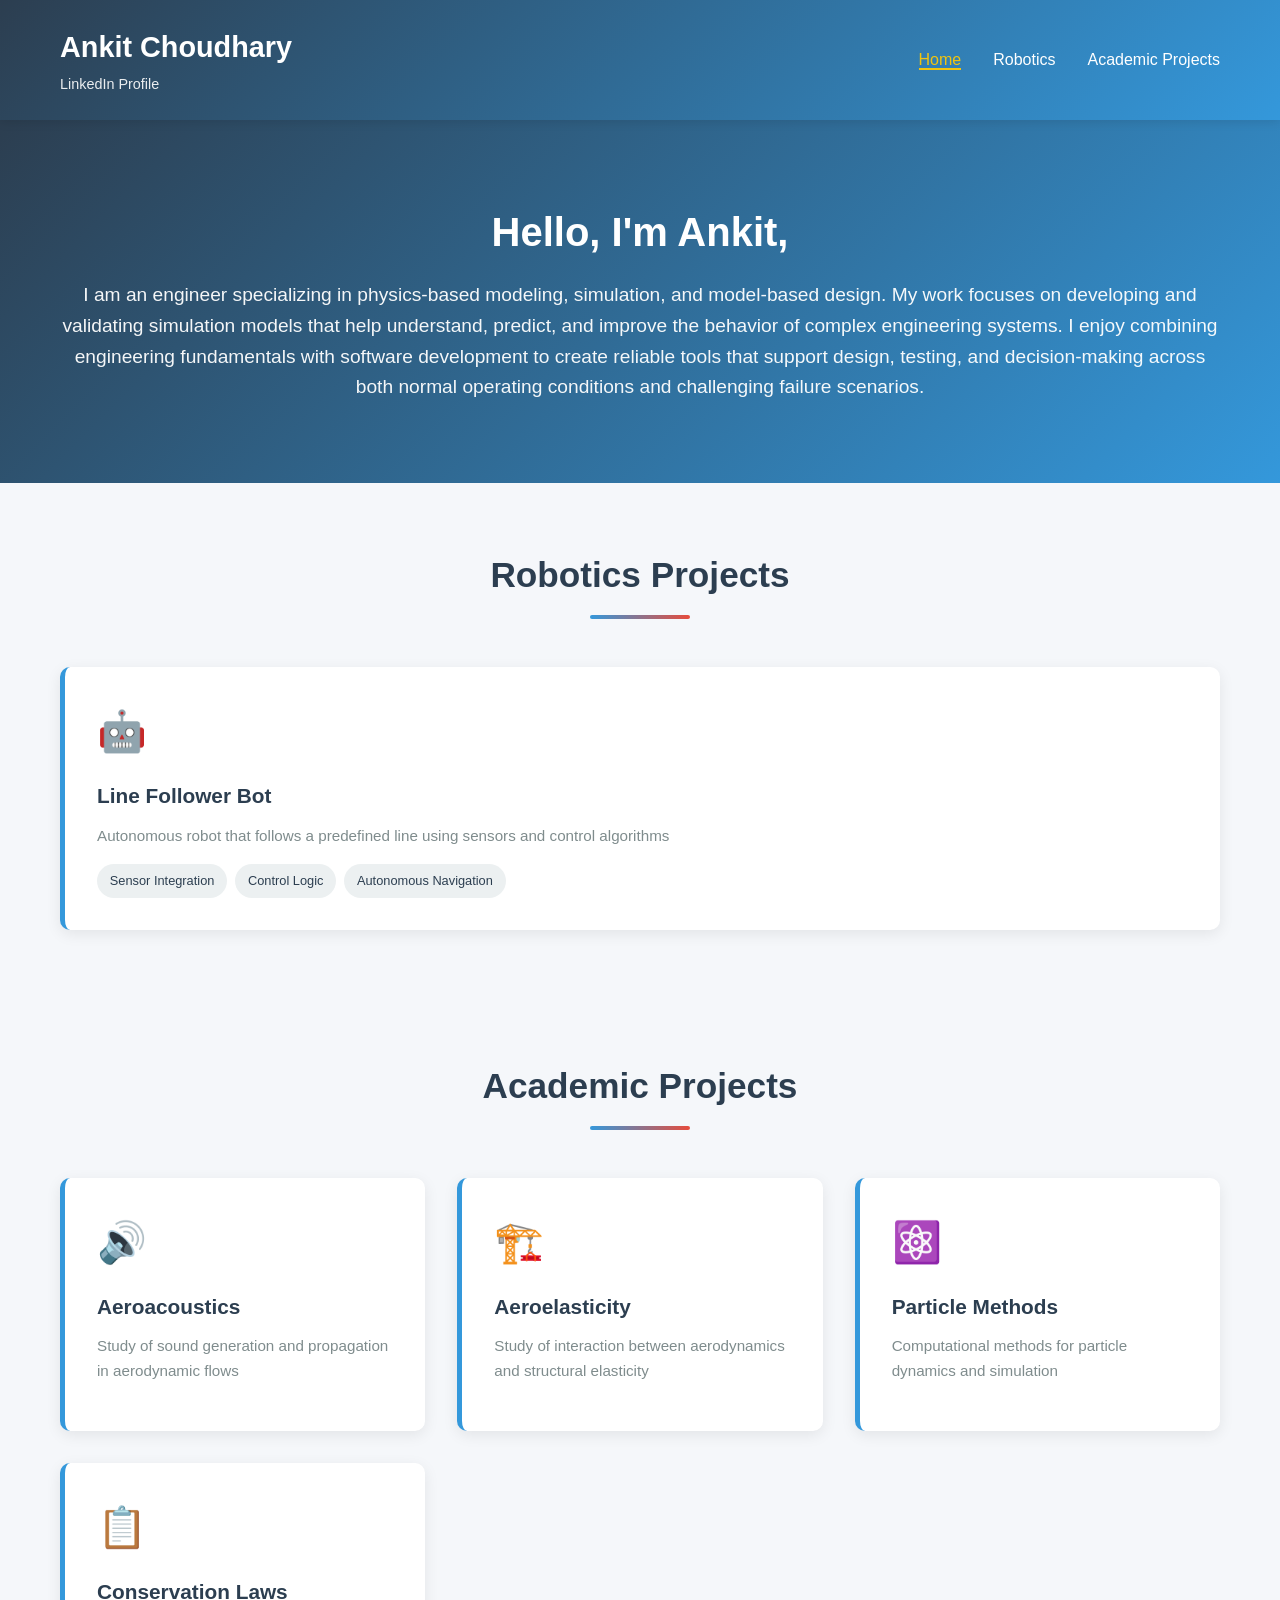
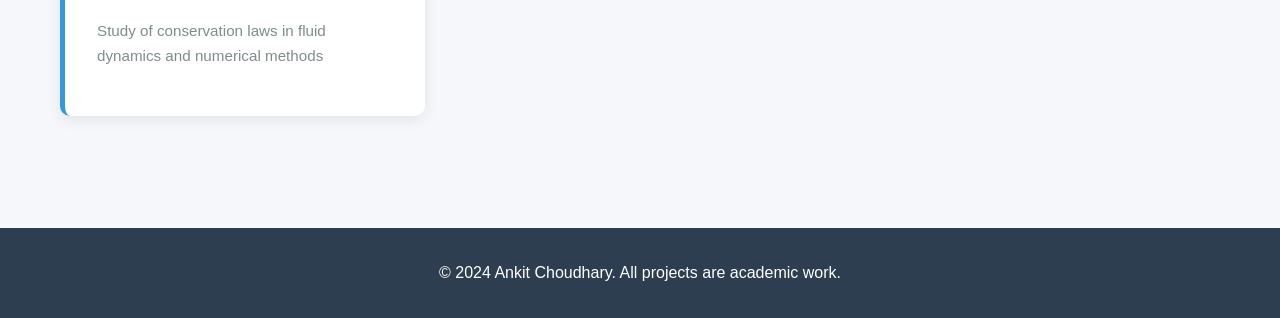
==== commit 70dfd669: "Add files via upload" ====
--- a/index.html
+++ b/index.html
@@ -17,7 +17,7 @@
             <ul class="nav-links">
                 <li><a href="#home">Home</a></li>
                 <li><a href="#robotics">Robotics</a></li>
-                <li><a href="#simulation">Simulation</a></li>
+                <li><a href="#academic">Academic Projects</a></li>
             </ul>
         </div>
     </nav>
@@ -51,97 +51,42 @@
         </div>
     </section>
 
-    <!-- Simulation Section -->
-    <section id="simulation" class="projects">
+    <!-- Academic Projects Section -->
+    <section id="academic" class="projects">
         <div class="container">
-            <h2 class="section-title">Simulation Projects</h2>
+            <h2 class="section-title">Academic Projects</h2>
             <div class="projects-grid">
-                <div class="project-card">
-                    <div class="project-icon">📐</div>
-                    <h4>AE 484: Finite Element Method</h4>
-                    <p class="project-description">FEM assignments and projects including 1D and 2D analysis</p>
-                    <div class="project-items">
-                        <span class="item">Assignment 1</span>
-                        <span class="item">Assignment 2</span>
-                        <span class="item">Assignment 3</span>
-                        <span class="item">Assignment 4</span>
+                <a href="aeroacoustics.html" class="project-card-link">
+                    <div class="project-card">
+                        <div class="project-icon">🔊</div>
+                        <h4>Aeroacoustics</h4>
+                        <p class="project-description">Study of sound generation and propagation in aerodynamic flows</p>
                     </div>
-                </div>
+                </a>
 
-                <div class="project-card">
-                    <div class="project-icon">🔢</div>
-                    <h4>AE 617: Numerical Methods</h4>
-                    <p class="project-description">Advanced numerical computation and analysis</p>
-                    <div class="project-items">
-                        <span class="item">Numerical Analysis</span>
+                <a href="aeroelasticity.html" class="project-card-link">
+                    <div class="project-card">
+                        <div class="project-icon">🏗️</div>
+                        <h4>Aeroelasticity</h4>
+                        <p class="project-description">Study of interaction between aerodynamics and structural elasticity</p>
                     </div>
-                </div>
+                </a>
 
-                <div class="project-card">
-                    <div class="project-icon">🔊</div>
-                    <h4>Aeroacoustics</h4>
-                    <p class="project-description">Study of sound generation and propagation in aerodynamic flows</p>
-                </div>
+                <a href="particle-methods.html" class="project-card-link">
+                    <div class="project-card">
+                        <div class="project-icon">⚛️</div>
+                        <h4>Particle Methods</h4>
+                        <p class="project-description">Computational methods for particle dynamics and simulation</p>
+                    </div>
+                </a>
 
-                <div class="project-card">
-                    <div class="project-icon">💧</div>
-                    <h4>Interfacial Phenomena</h4>
-                    <p class="project-description">Analysis of interfaces between different phases</p>
-                </div>
-
-                <div class="project-card">
-                    <div class="project-icon">⚛️</div>
-                    <h4>Particle Methods</h4>
-                    <p class="project-description">Computational methods for particle dynamics and simulation</p>
-                </div>
-
-                <div class="project-card">
-                    <div class="project-icon">🌊</div>
-                    <h4>Thermoacoustics</h4>
-                    <p class="project-description">Interaction between thermodynamic and acoustic phenomena</p>
-                </div>
-
-                <div class="project-card">
-                    <div class="project-icon">🌀</div>
-                    <h4>Turbulence</h4>
-                    <p class="project-description">Turbulent flow analysis and modeling</p>
-                </div>
-
-                <div class="project-card">
-                    <div class="project-icon">⬆️</div>
-                    <h4>SLP</h4>
-                    <p class="project-description">Specialized research project</p>
-                </div>
-
-                <div class="project-card">
-                    <div class="project-icon">✍️</div>
-                    <h4>9th Semester Assignments</h4>
-                    <p class="project-description">Multiple assignments covering advanced topics</p>
-                    <div class="project-items">
-                        <span class="item">Assignment 1</span>
-                        <span class="item">Assignment 2</span>
-                        <span class="item">Assignment 3</span>
+                <a href="conservation-laws.html" class="project-card-link">
+                    <div class="project-card">
+                        <div class="project-icon">📋</div>
+                        <h4>Conservation Laws</h4>
+                        <p class="project-description">Study of conservation laws in fluid dynamics and numerical methods</p>
                     </div>
-                </div>
-
-                <div class="project-card">
-                    <div class="project-icon">📊</div>
-                    <h4>DDP - Droplet Dynamics Project</h4>
-                    <p class="project-description">Detailed research on droplet breakup and dynamics</p>
-                    <div class="project-items">
-                        <span class="item">DDP-I: Breakup Analysis</span>
-                        <span class="item">DDP-II: Non-Newtonian Fluids</span>
-                    </div>
-                </div>
-
-                <div class="project-card">
-                    <div class="project-icon">🏗️</div>
-                    <h4>Aeroelasticity</h4>
-                    <p class="project-description">Study of interaction between aerodynamics and structural elasticity</p>
-                    <div class="project-items">
-                        <span class="item">Assignments & Analysis</span>
-                    </div>
-                </div>
+                </a>
             </div>
         </div>
     </section>
--- a/styles.css
+++ b/styles.css
@@ -225,6 +225,20 @@
     border-left-color: var(--accent-color);
 }
 
+/* Project Card Link Styling */
+.project-card-link {
+    text-decoration: none;
+    color: inherit;
+    display: block;
+}
+
+.project-link-hint {
+    color: var(--secondary-color);
+    font-weight: 600;
+    font-size: 0.9rem;
+    margin-top: 0.5rem;
+}
+
 .project-icon {
     font-size: 2.5rem;
     margin-bottom: 1rem;
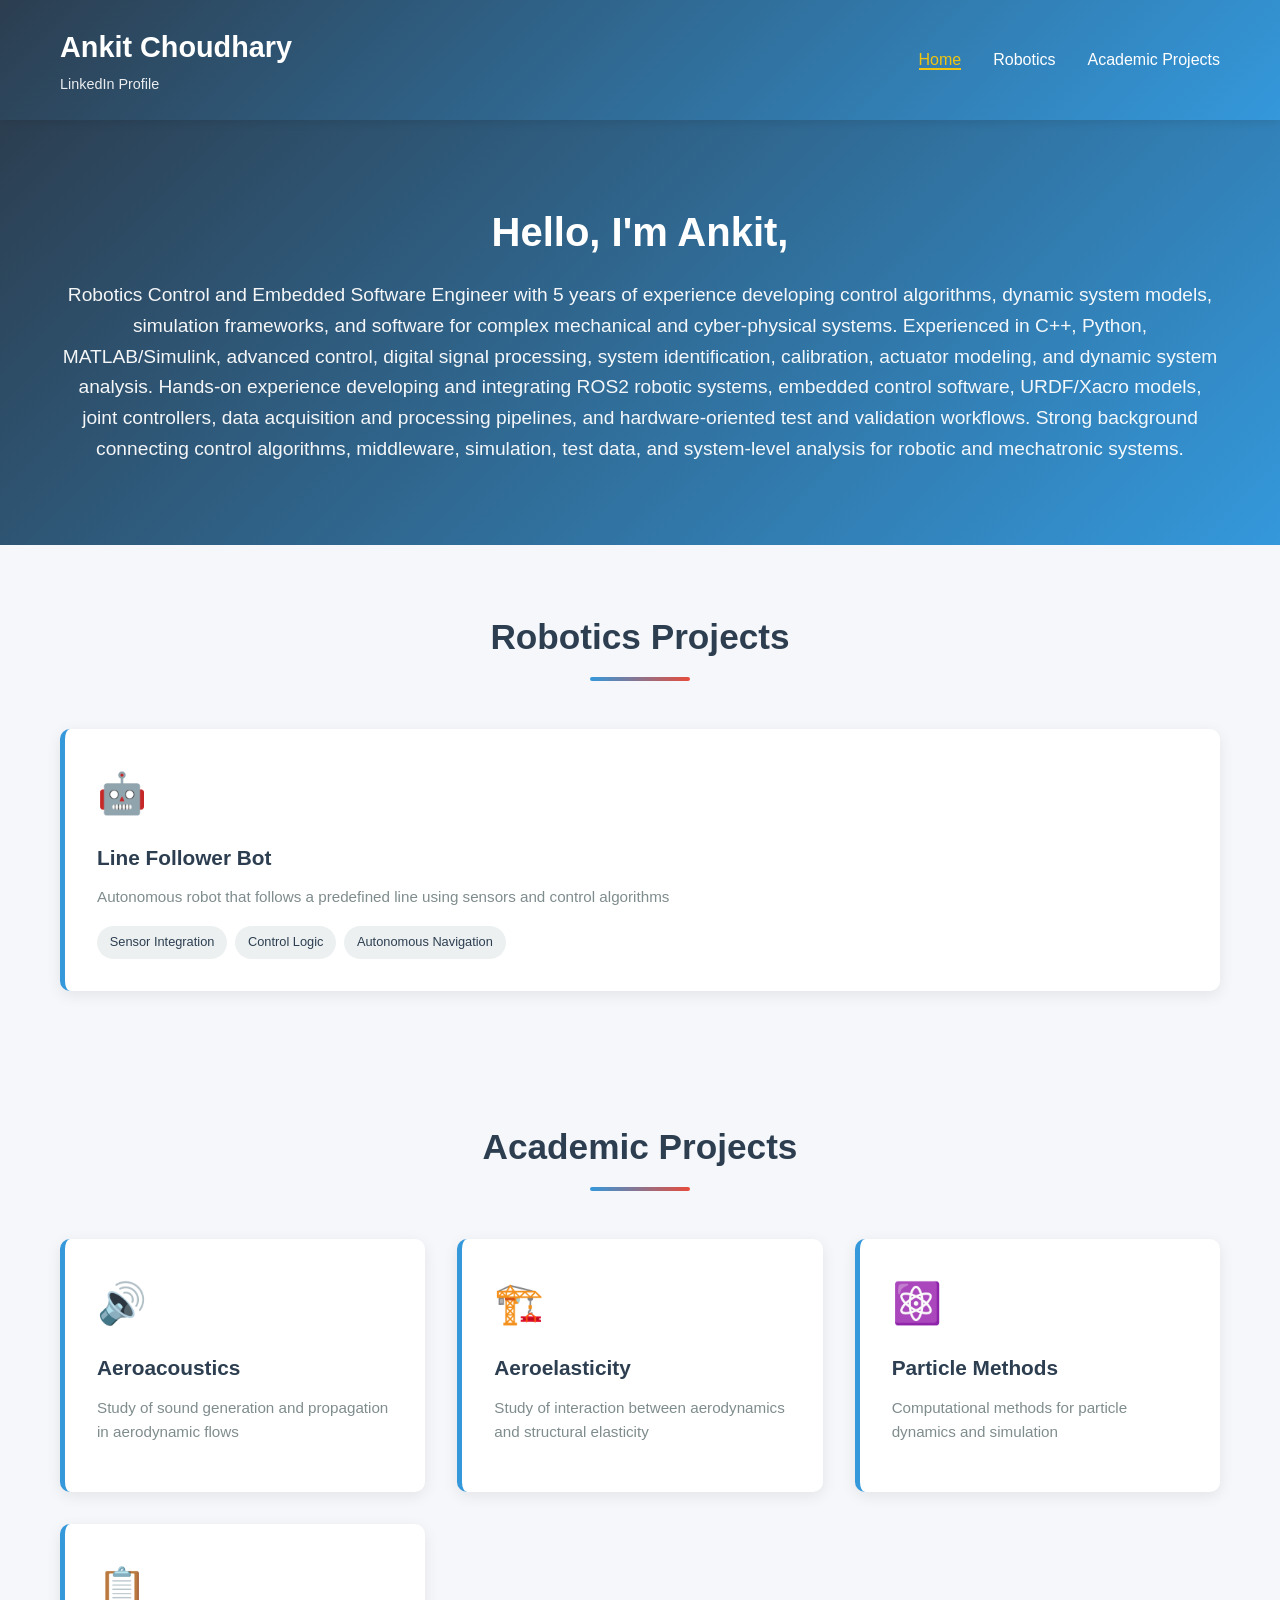
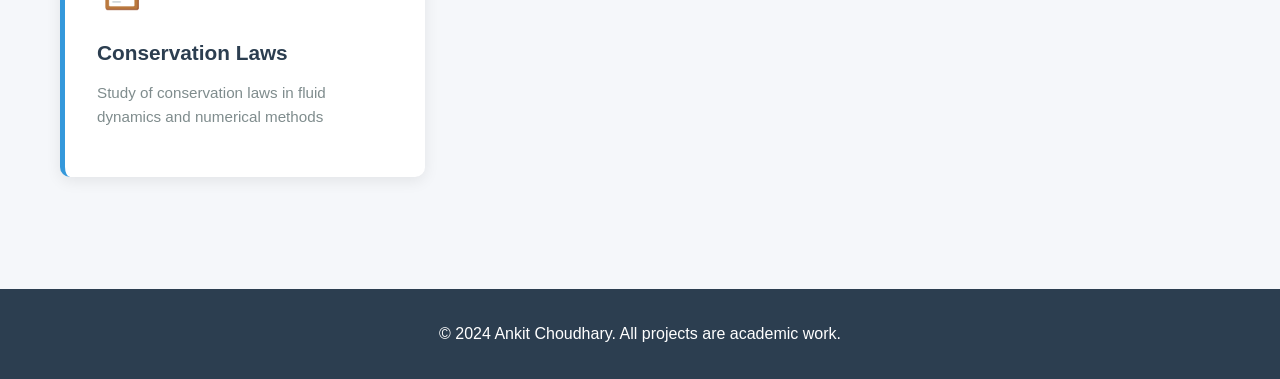
==== commit 5b108110: "updating intro Updated hero section content to reflect professional experience and skills." ====
--- a/index.html
+++ b/index.html
@@ -27,7 +27,9 @@
         <div class="container">
             <div class="hero-content">
                 <h2>Hello, I'm Ankit,</h2>
-                <p>I am an engineer specializing in physics-based modeling, simulation, and model-based design. My work focuses on developing and validating simulation models that help understand, predict, and improve the behavior of complex engineering systems. I enjoy combining engineering fundamentals with software development to create reliable tools that support design, testing, and decision-making across both normal operating conditions and challenging failure scenarios.</p>
+                <p>Robotics Control and Embedded Software Engineer with 5 years of experience developing control algorithms, dynamic system models, simulation frameworks, and software for complex mechanical and cyber-physical systems. Experienced in
+C++, Python, MATLAB/Simulink, advanced control, digital signal processing, system identification, calibration, actuator modeling, and dynamic system analysis. Hands-on experience developing and integrating ROS2 robotic systems,
+embedded control software, URDF/Xacro models, joint controllers, data acquisition and processing pipelines, and hardware-oriented test and validation workflows. Strong background connecting control algorithms, middleware, simulation, test data, and system-level analysis for robotic and mechatronic systems.</p>
             </div>
         </div>
     </section>
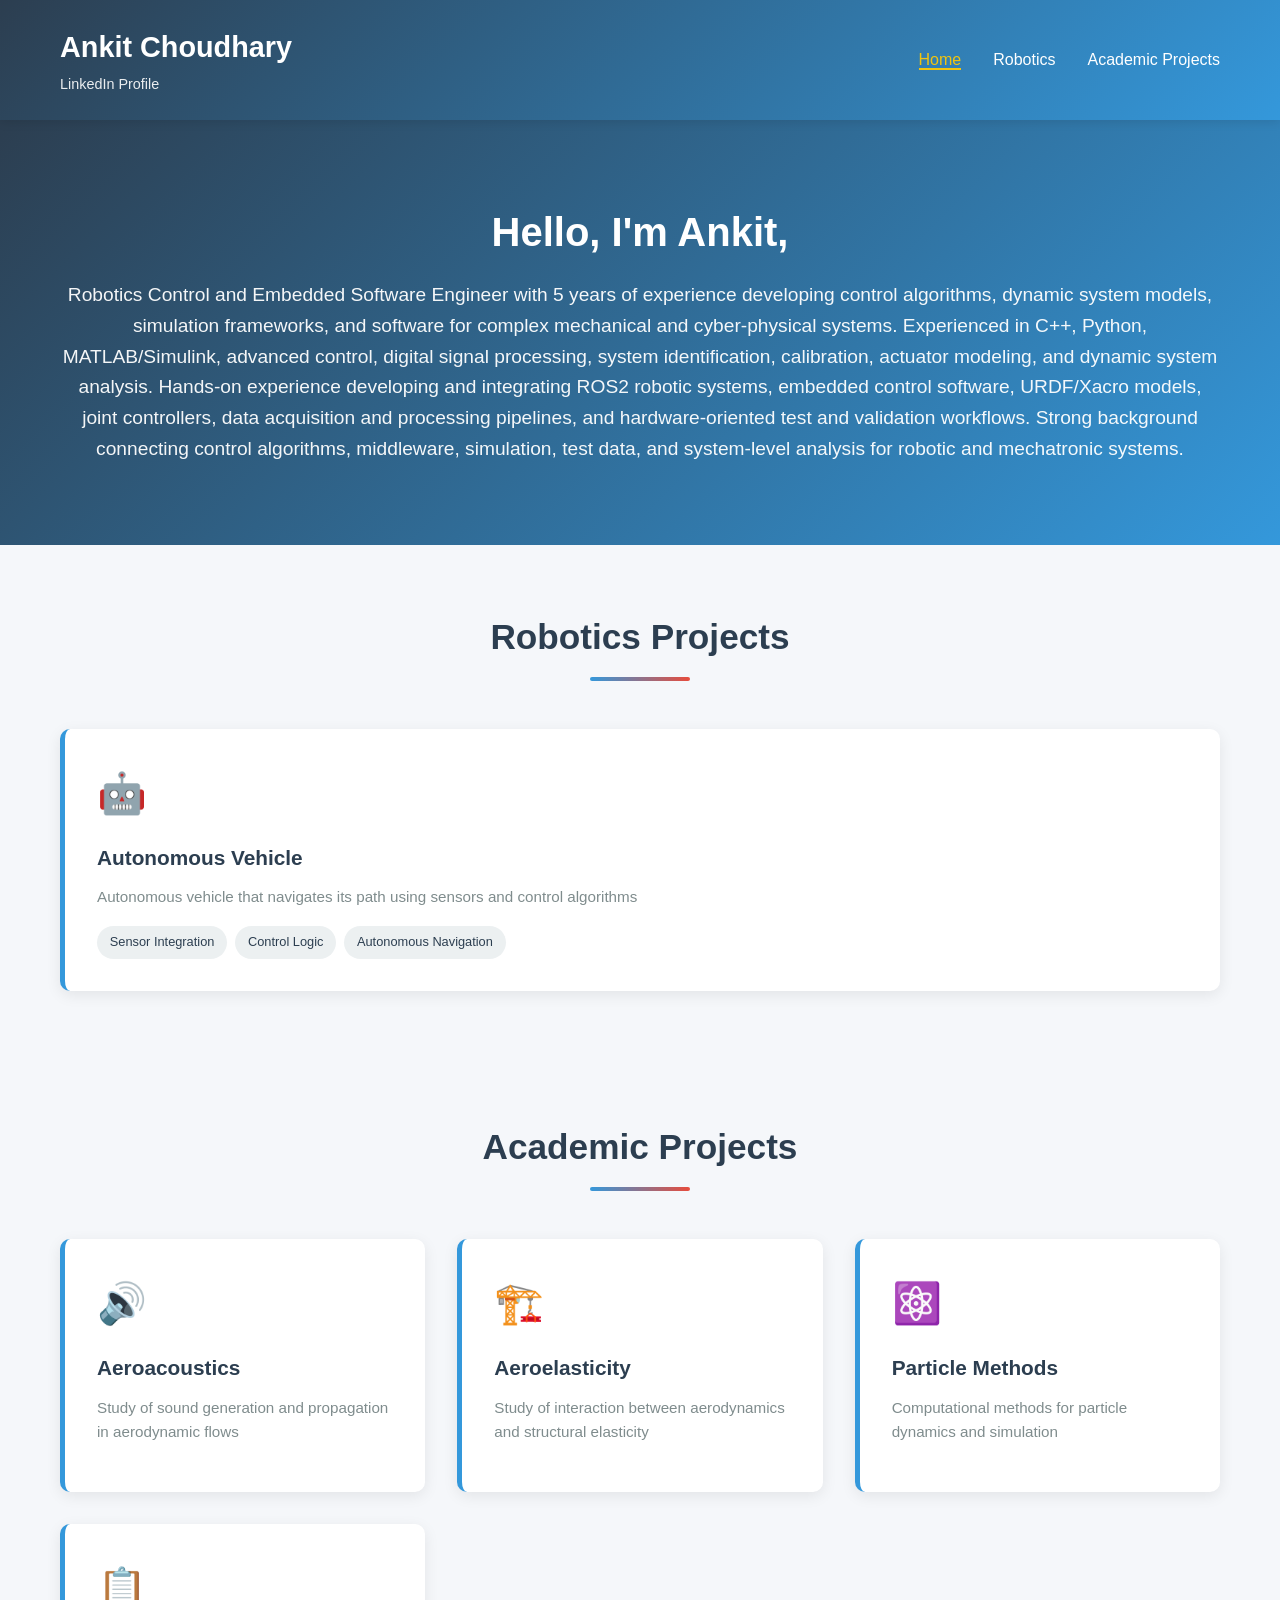
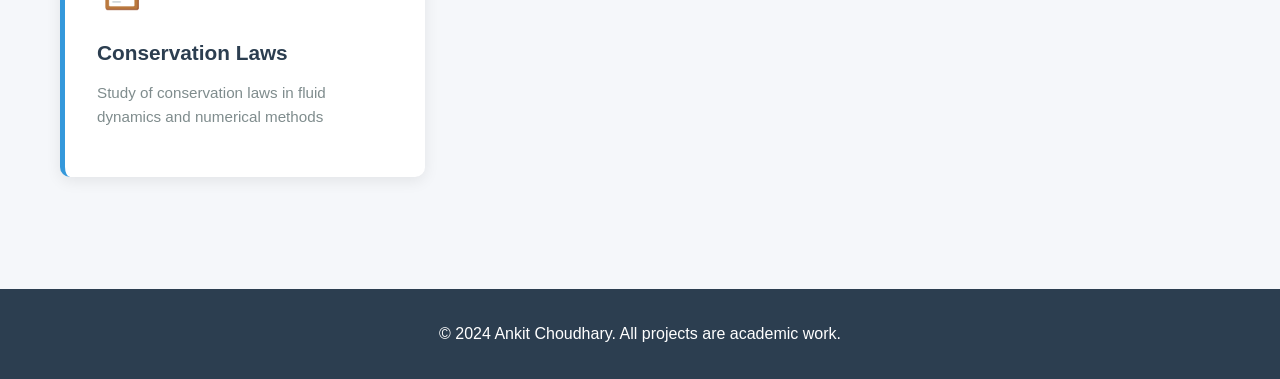
==== commit 8526a5b6: "updating minor Updated project description for the robotics section and modified the project title f" ====
--- a/index.html
+++ b/index.html
@@ -41,8 +41,8 @@
             <div class="projects-grid">
                 <div class="project-card">
                     <div class="project-icon">🤖</div>
-                    <h4>Line Follower Bot</h4>
-                    <p class="project-description">Autonomous robot that follows a predefined line using sensors and control algorithms</p>
+                    <h4>Autonomous Vehicle</h4>
+                    <p class="project-description">Autonomous vehicle that navigates its path using sensors and control algorithms</p>
                     <div class="project-items">
                         <span class="item">Sensor Integration</span>
                         <span class="item">Control Logic</span>
